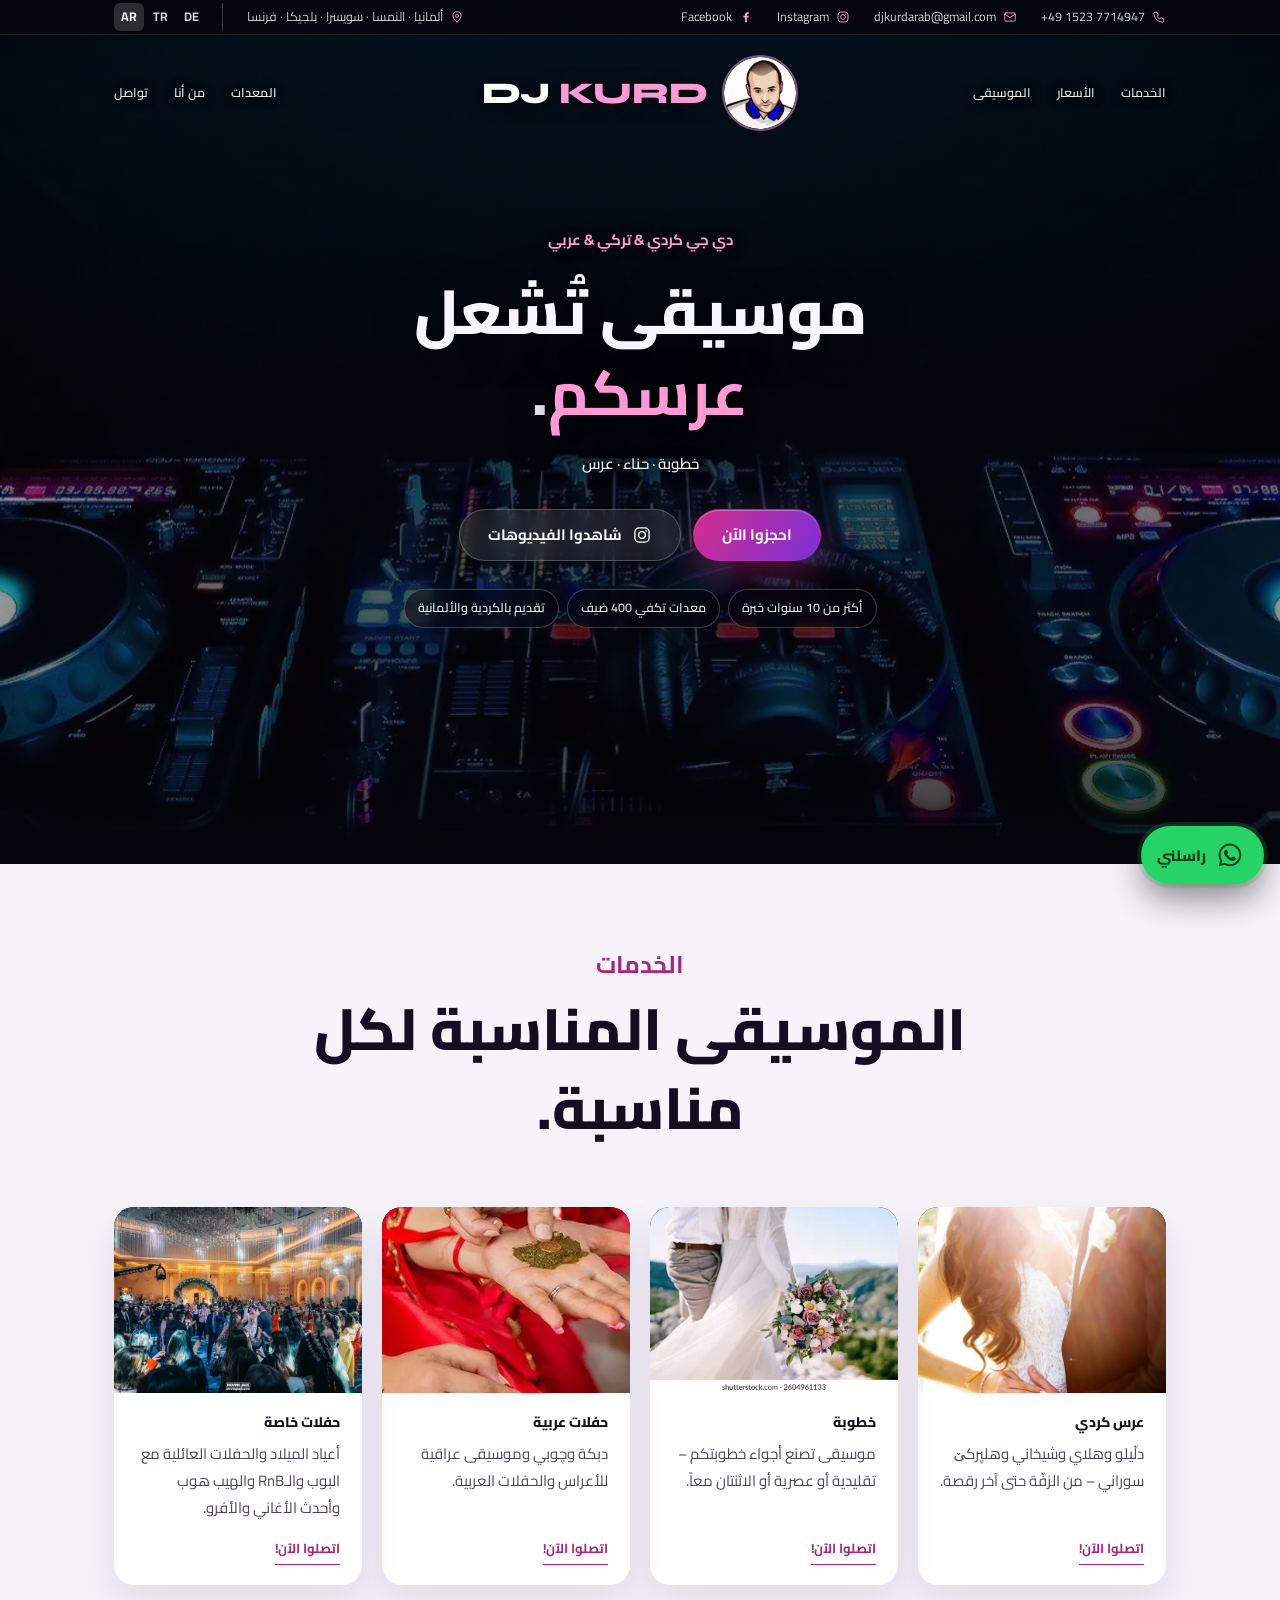
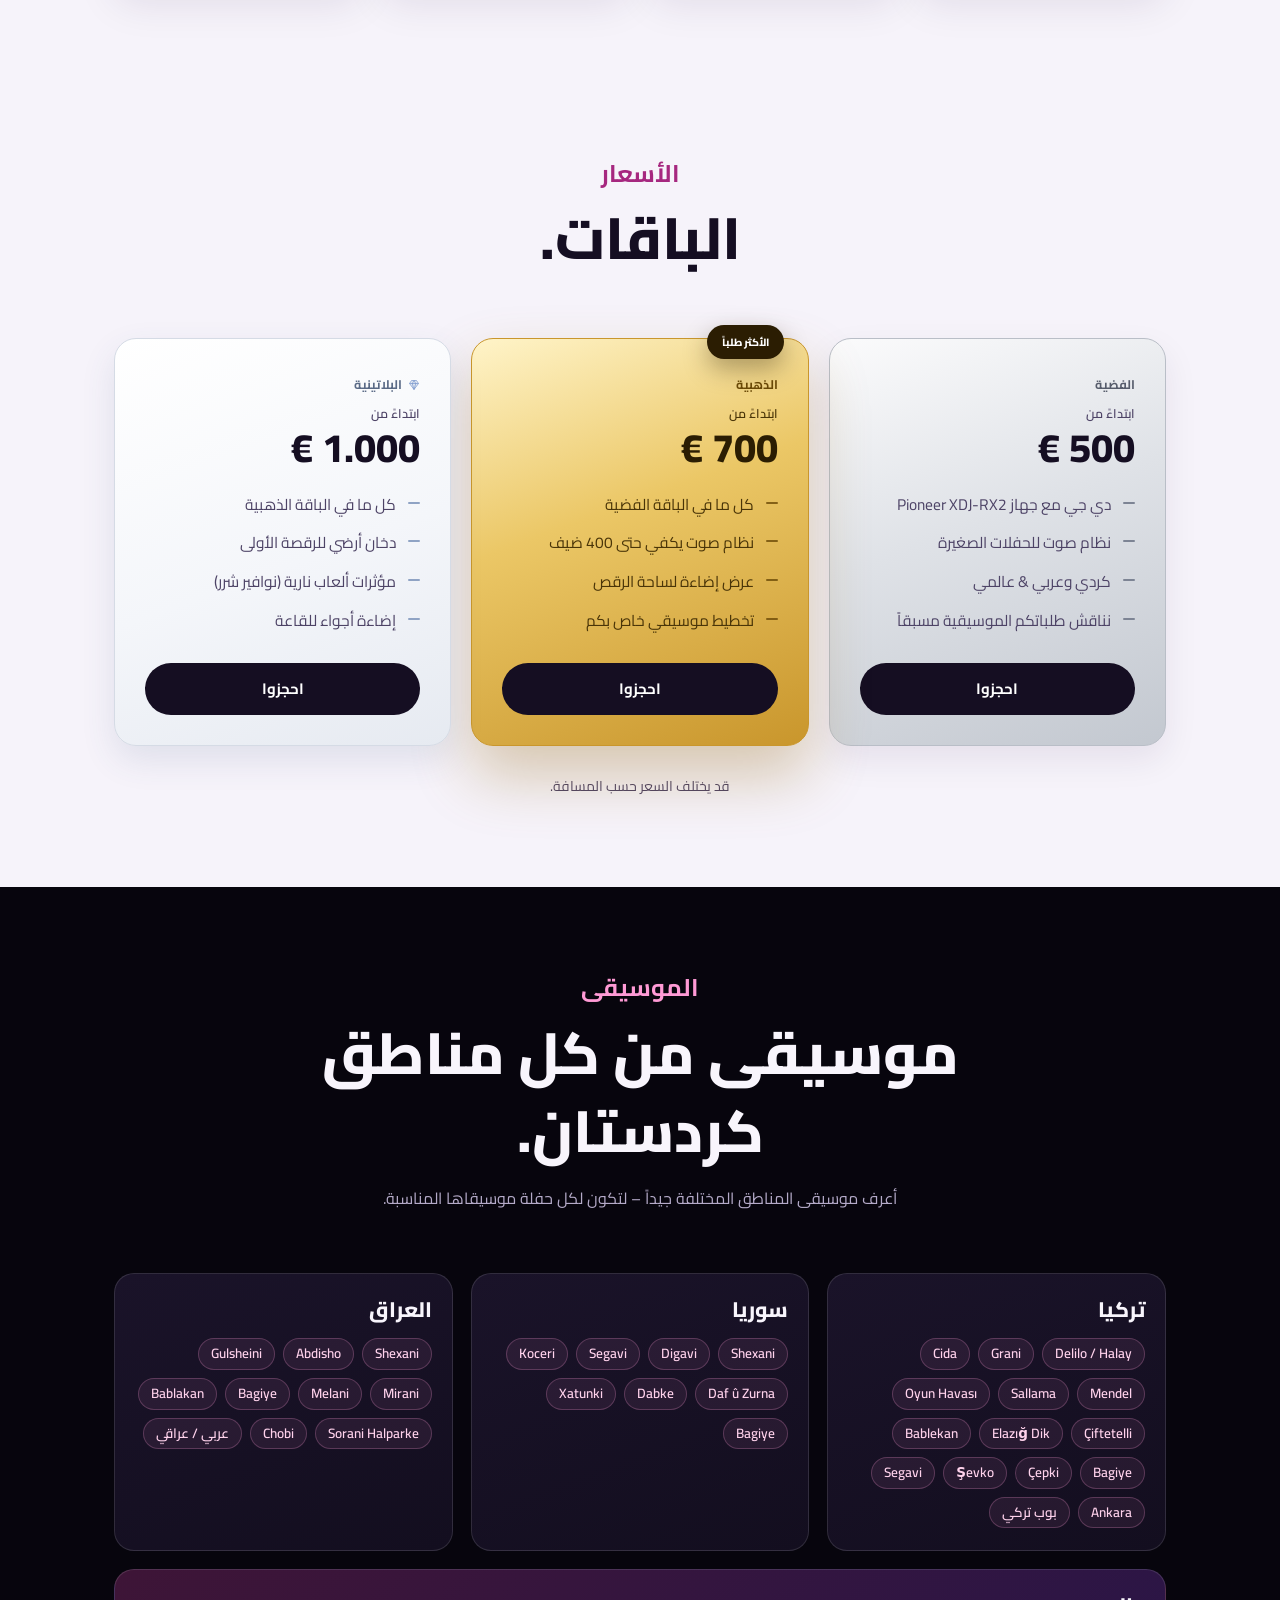
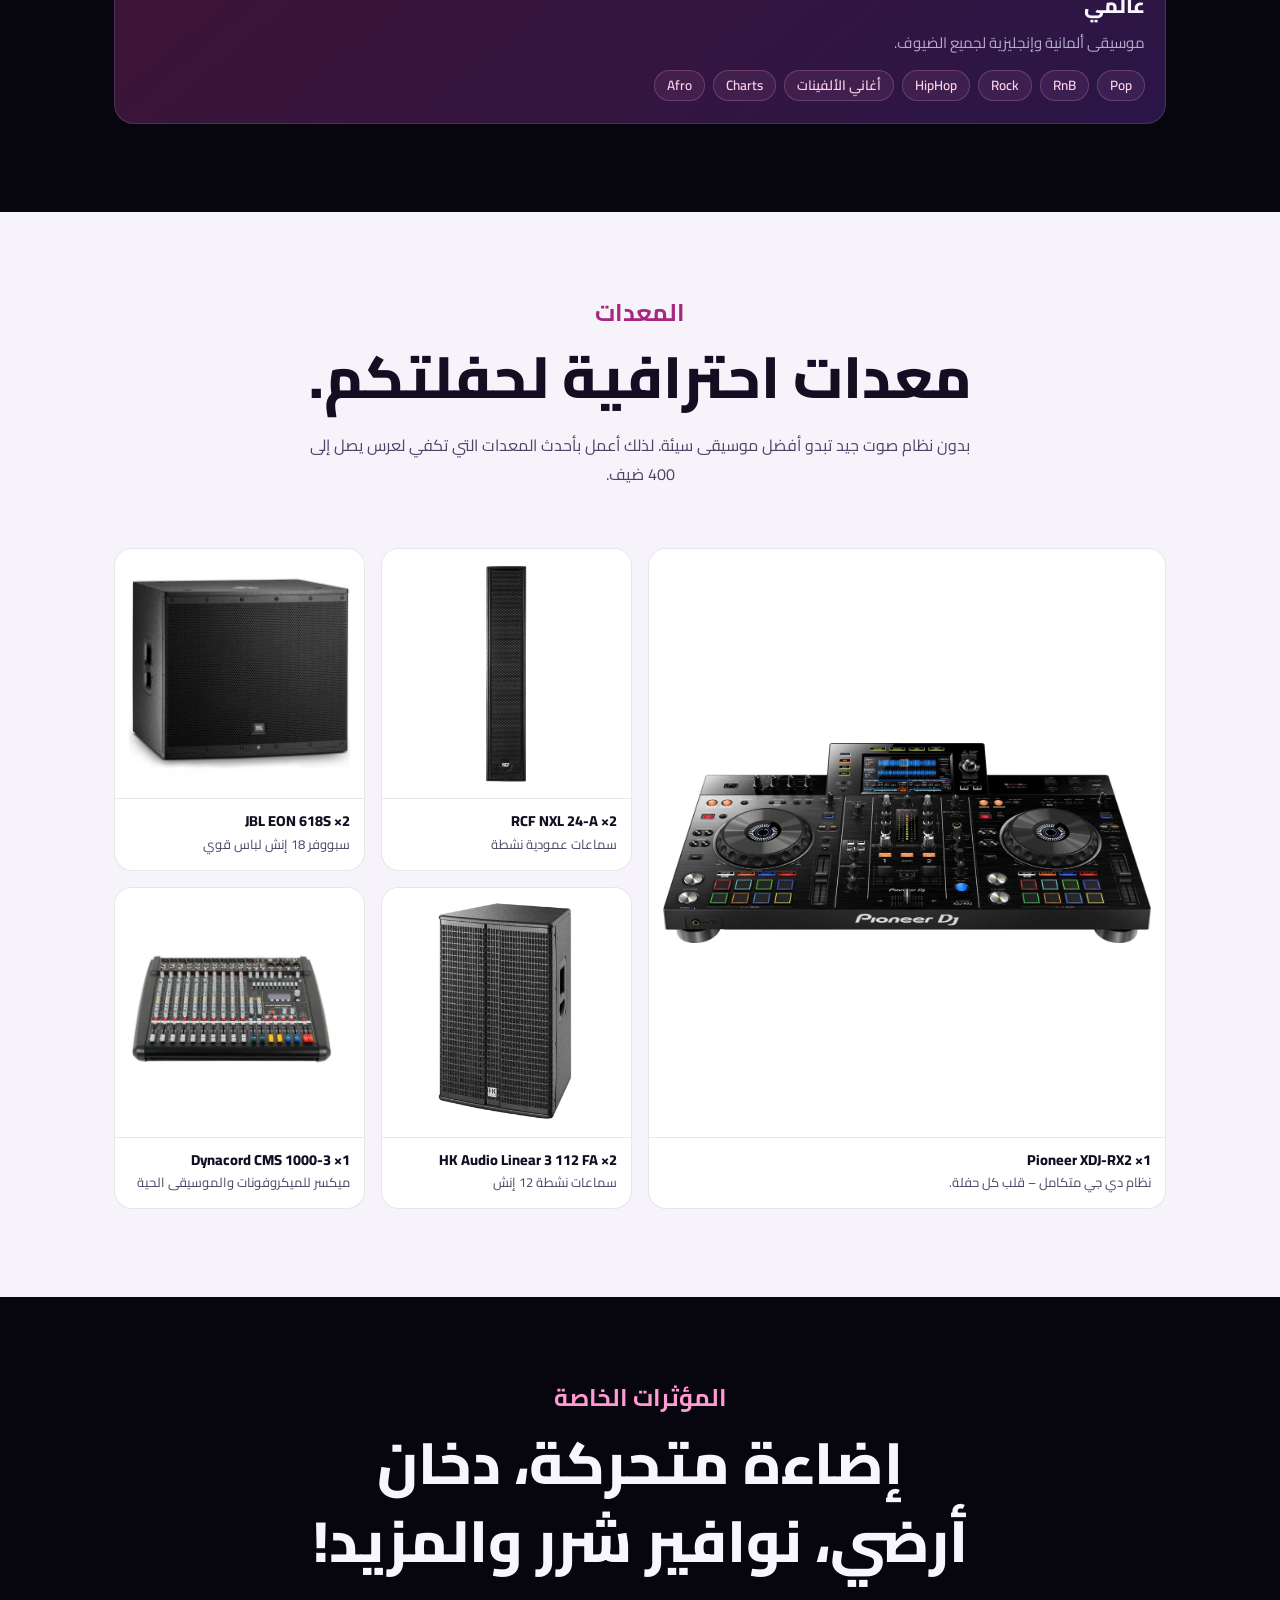
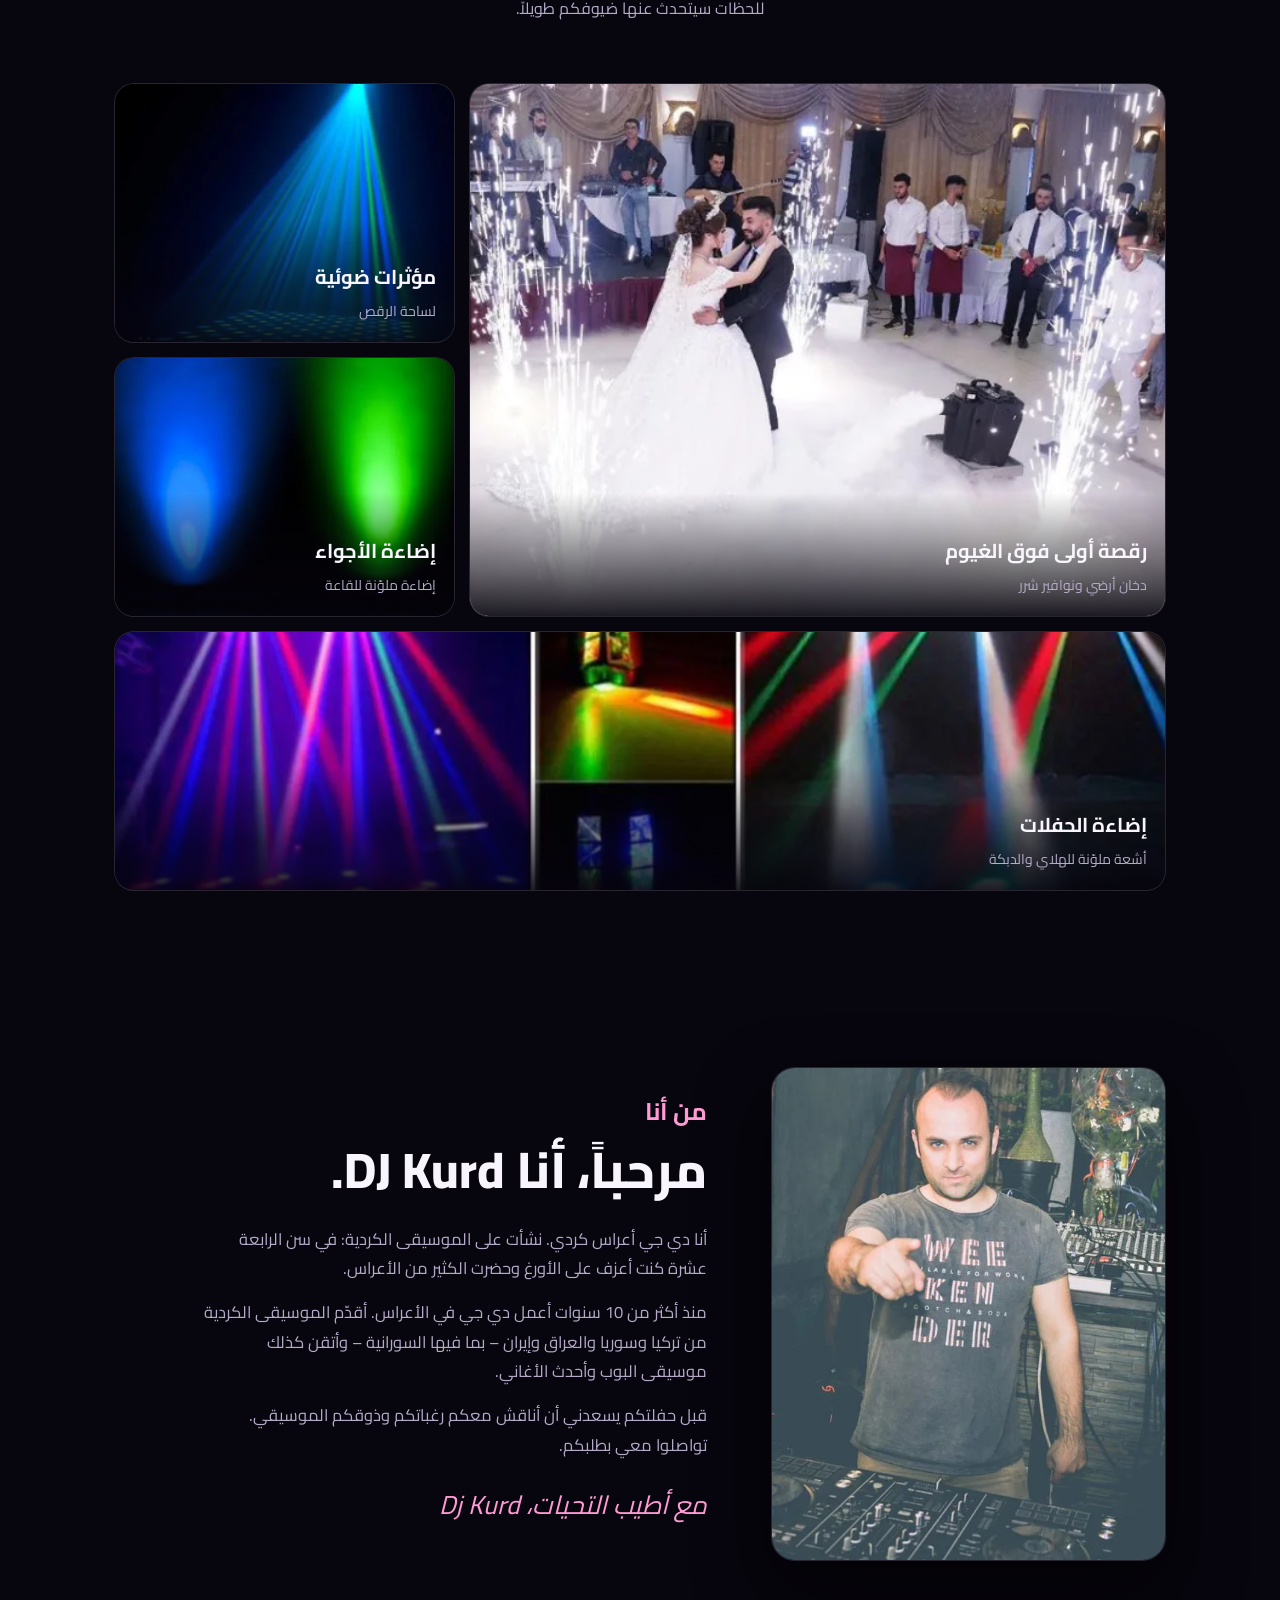
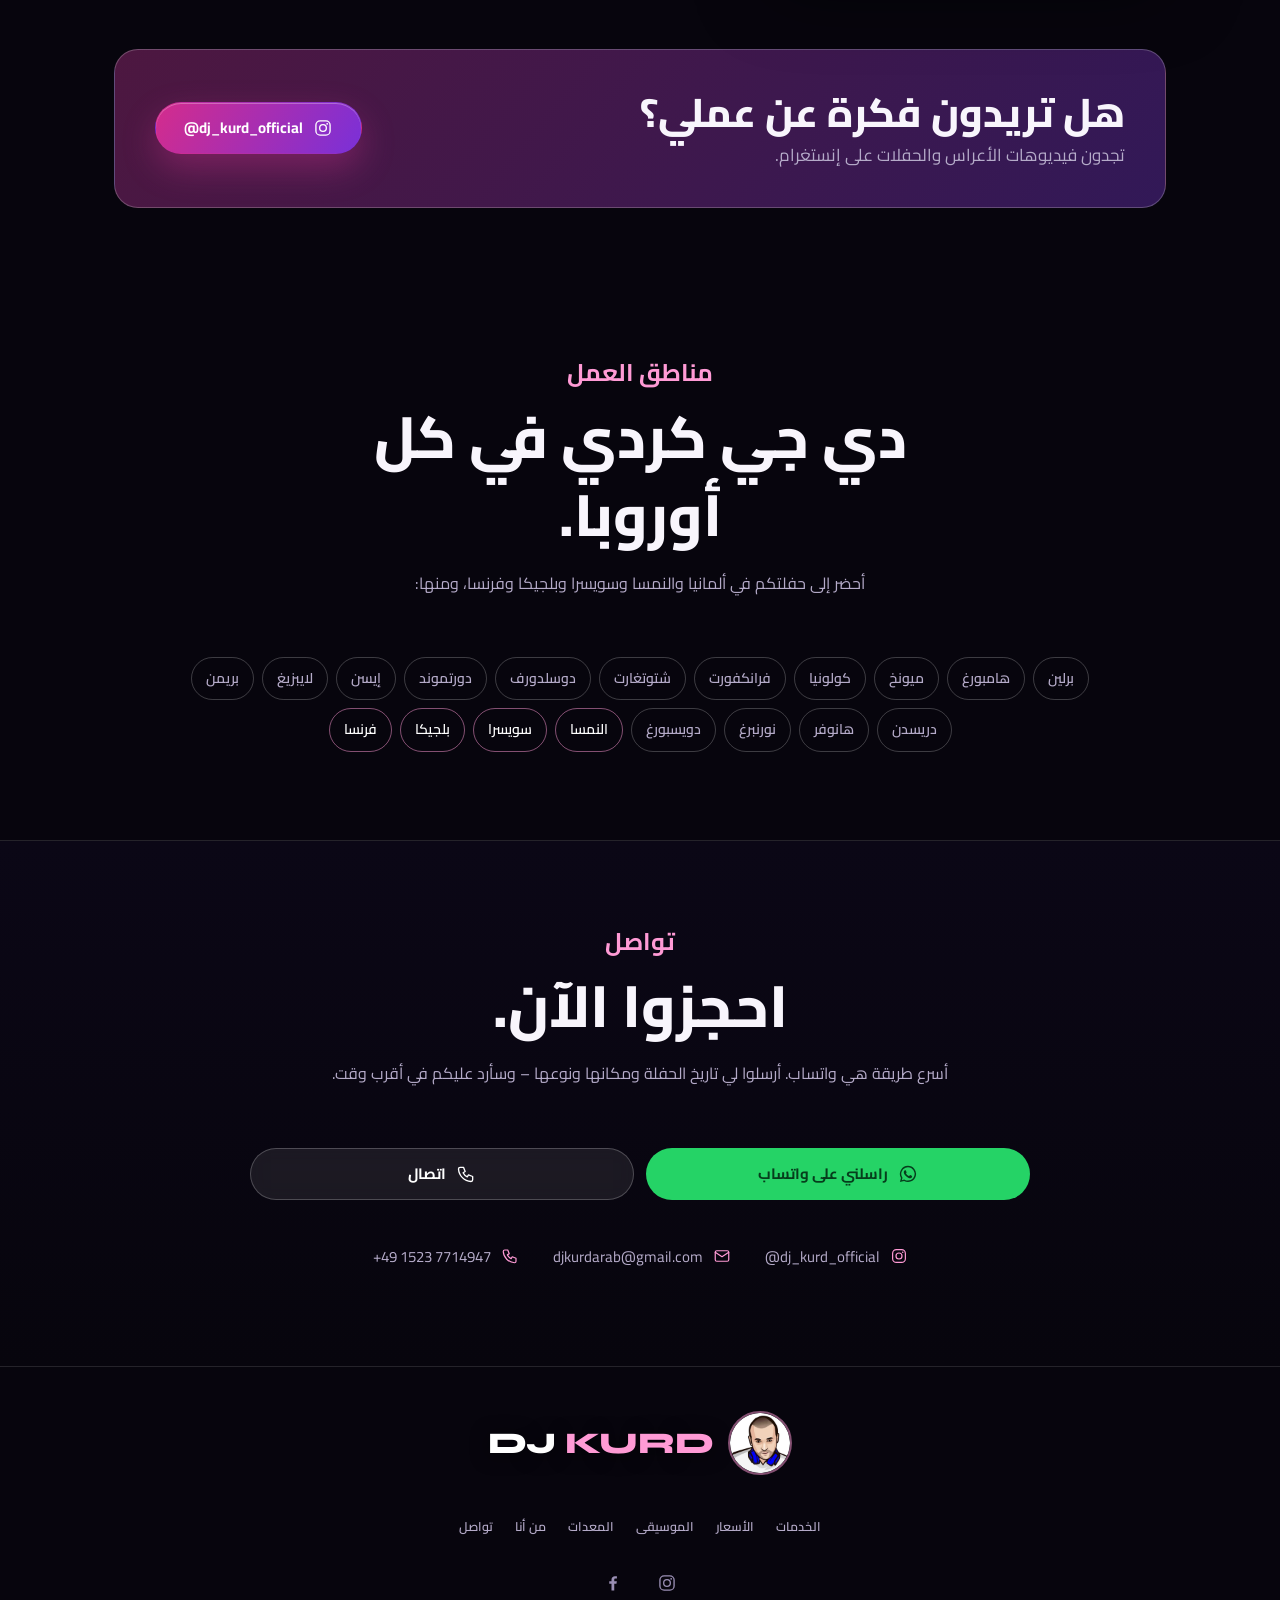
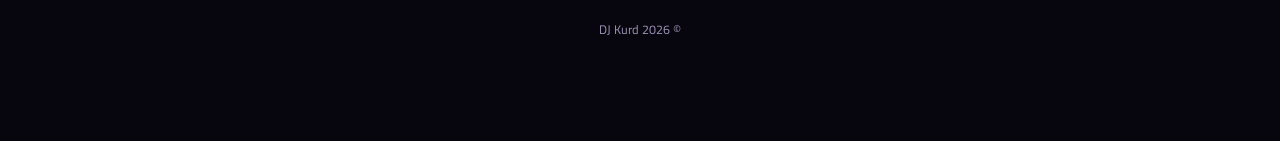
==== ar/index.html @ a44ccaec "Add Turkish and Arabic versions with language switcher - tr/ and ar/ pages built from the German mas" ====
<!DOCTYPE html>
<html lang="ar" dir="rtl">
<head>
<meta charset="utf-8">
<meta name="viewport" content="width=device-width, initial-scale=1, viewport-fit=cover">
<!-- PREVIEW: vor dem Livegang entfernen -->
<meta name="robots" content="noindex, nofollow">
<title>دي جي كردي وتركي وعربي – DJ Kurd | خطوبة وحناء وأعراس</title>
<meta name="description" content="DJ Kurd – دي جي أعراس كردي وتركي وعربي. خبرة تزيد على 10 سنوات، تقديم بالكردية والألمانية، إضاءة متحركة (Moving Heads)، دخان أرضي ونوافير شرر. ألمانيا والنمسا وسويسرا وبلجيكا وفرنسا.">
<meta property="og:title" content="DJ Kurd – دي جي أعراس كردي وتركي وعربي">
<meta property="og:description" content="خطوبة وحناء وأعراس في ألمانيا والنمسا وسويسرا وبلجيكا وفرنسا.">
<meta property="og:type" content="website">
<!--i18n:head-->
<link rel="canonical" href="https://www.djkurd.de/ar/">
<link rel="alternate" hreflang="de" href="https://www.djkurd.de/">
<link rel="alternate" hreflang="tr" href="https://www.djkurd.de/tr/">
<link rel="alternate" hreflang="ar" href="https://www.djkurd.de/ar/">
<link rel="alternate" hreflang="x-default" href="https://www.djkurd.de/">
<meta property="og:url" content="https://www.djkurd.de/ar/">
<meta property="og:locale" content="ar_AR">
<meta property="og:locale:alternate" content="de_DE">
<meta property="og:locale:alternate" content="tr_TR">
<meta property="og:image" content="https://www.djkurd.de/assets/img/og-image.jpg">
<!--/i18n:head-->
<meta name="theme-color" content="#07050d">
<link rel="icon" href="../favicon.ico" sizes="any">
<link rel="apple-touch-icon" href="../apple-touch-icon.png">
<link rel="preload" href="../assets/fonts/syne-latin.woff2" as="font" type="font/woff2" crossorigin>
<link rel="preload" href="../assets/fonts/manrope-latin.woff2" as="font" type="font/woff2" crossorigin>
<link rel="stylesheet" href="../assets/site.css?v=5">
<!--i18n:jsonld-->
<script type="application/ld+json">
{"@context": "https://schema.org", "@type": "EntertainmentBusiness", "name": "DJ Kurd", "url": "https://www.djkurd.de/ar/", "inLanguage": "ar", "image": "https://www.djkurd.de/assets/img/og-image.jpg", "logo": "https://www.djkurd.de/assets/img/icon-512.png", "telephone": "+4915237714947", "email": "djkurdarab@gmail.com", "address": {"@type": "PostalAddress", "addressCountry": "DE"}, "areaServed": [{"@type": "Country", "name": "ألمانيا"}, {"@type": "Country", "name": "النمسا"}, {"@type": "Country", "name": "سويسرا"}, {"@type": "Country", "name": "بلجيكا"}, {"@type": "Country", "name": "فرنسا"}], "knowsLanguage": ["ku", "de", "tr", "ar"], "sameAs": ["https://www.instagram.com/dj_kurd_official", "https://www.facebook.com/DJKURDIM"]}
</script>
<!--/i18n:jsonld-->
</head>
<body>
<a class="skip" href="#main">انتقل إلى المحتوى</a>
<svg style="display:none" aria-hidden="true">
  <symbol id="i-ig" viewBox="0 0 24 24"><g fill="none" stroke="currentColor" stroke-width="1.6"><rect x="3.5" y="3.5" width="17" height="17" rx="5"/><circle cx="12" cy="12" r="4"/><circle cx="17" cy="7" r="1.1" fill="currentColor" stroke="none"/></g></symbol>
  <symbol id="i-fb" viewBox="0 0 24 24"><path fill="currentColor" d="M13.5 21v-8h2.7l.4-3h-3.1V8.2c0-.9.3-1.5 1.5-1.5h1.7V4c-.3 0-1.3-.1-2.4-.1-2.4 0-4.1 1.5-4.1 4.2V10H7.5v3h2.7v8z"/></symbol>
  <symbol id="i-phone" viewBox="0 0 24 24"><path fill="none" stroke="currentColor" stroke-width="1.6" stroke-linecap="round" stroke-linejoin="round" d="M5 4h4l2 5-2.5 1.5a11 11 0 0 0 5 5L15 13l5 2v4a2 2 0 0 1-2 2A16 16 0 0 1 3 6a2 2 0 0 1 2-2z"/></symbol>
  <symbol id="i-mail" viewBox="0 0 24 24"><g fill="none" stroke="currentColor" stroke-width="1.6" stroke-linecap="round" stroke-linejoin="round"><rect x="3" y="5" width="18" height="14" rx="2"/><path d="M3 7l9 6 9-6"/></g></symbol>
  <symbol id="i-pin" viewBox="0 0 24 24"><g fill="none" stroke="currentColor" stroke-width="1.6" stroke-linecap="round" stroke-linejoin="round"><path d="M12 21s7-6.3 7-11a7 7 0 1 0-14 0c0 4.7 7 11 7 11z"/><circle cx="12" cy="10" r="2.6"/></g></symbol>
  <symbol id="i-wa" viewBox="0 0 24 24"><path fill="currentColor" d="M12 2.2A9.7 9.7 0 0 0 3.6 16.8L2.3 21.7l5-1.3A9.7 9.7 0 1 0 12 2.2zm0 17.7c-1.5 0-2.9-.4-4.1-1.1l-.3-.2-3 .8.8-2.9-.2-.3A8 8 0 1 1 12 19.9z"/><path fill="currentColor" d="M16.4 14.1c-.2-.1-1.4-.7-1.7-.8-.2-.1-.4-.1-.5.1l-.8.9c-.1.2-.3.2-.5.1a6.6 6.6 0 0 1-3.3-2.9c-.2-.4.2-.4.7-1.3.1-.2 0-.3 0-.4l-.8-1.8c-.2-.5-.4-.4-.5-.4h-.5a.9.9 0 0 0-.7.3 2.8 2.8 0 0 0-.9 2.1c0 1.2.9 2.4 1 2.6.1.2 1.8 2.7 4.3 3.8 1.6.7 2.2.7 3 .6.5-.1 1.4-.6 1.6-1.1.2-.6.2-1 .1-1.1l-.5-.3z"/></symbol>
  <symbol id="i-ms" viewBox="0 0 24 24"><path fill="currentColor" d="M12 2.2C6.5 2.2 2.2 6.3 2.2 11.7c0 2.8 1.2 5.3 3.1 7v3.1l2.9-1.6c1.2.3 2.4.5 3.8.5 5.5 0 9.8-4.1 9.8-9.5S17.5 2.2 12 2.2zm1 12.8-2.5-2.7-4.9 2.7 5.4-5.7 2.6 2.7 4.8-2.7L13 15z"/></symbol>
  <symbol id="i-x" viewBox="0 0 24 24"><path fill="none" stroke="currentColor" stroke-width="2.2" stroke-linecap="round" d="M6 6l12 12M18 6L6 18"/></symbol>
</svg>

<div class="top">
  <!--i18n:hint--><div class="lang-hint" id="lang-hint" hidden><a href="./"></a><button type="button" aria-label="إغلاق">×</button></div><!--/i18n:hint-->
  <div class="topbar">
    <div class="wrap">
      <a href="tel:+4915237714947"><svg><use href="#i-phone"/></svg><bdi>+49 1523 7714947</bdi></a>
      <a href="mailto:djkurdarab@gmail.com"><svg><use href="#i-mail"/></svg><bdi>djkurdarab@gmail.com</bdi></a>
      <a href="https://www.instagram.com/dj_kurd_official" rel="noopener" target="_blank"><svg><use href="#i-ig"/></svg>Instagram</a>
      <a href="https://www.facebook.com/DJKURDIM" rel="noopener" target="_blank"><svg><use href="#i-fb"/></svg>Facebook</a>
      <span class="end"><svg><use href="#i-pin"/></svg><!--i18n:countries-->ألمانيا · النمسا · سويسرا · بلجيكا · فرنسا<!--/i18n:countries--></span>
      <!--i18n:topbar-lang--><nav class="lang-inline" aria-label="اللغة"><a href="../" hreflang="de" lang="de" data-suggest="Diese Seite auf Deutsch ansehen">DE</a><a href="../tr/" hreflang="tr" lang="tr" data-suggest="Bu siteyi Türkçe görüntüleyin">TR</a><a href="../ar/" hreflang="ar" lang="ar" dir="rtl" aria-current="true" data-suggest="اعرض هذا الموقع بالعربية">AR</a></nav><!--/i18n:topbar-lang-->
    </div>
  </div>
  <header class="nav">
    <div class="wrap">
      <a class="brand" href="#start" aria-label="DJ Kurd، الصفحة الرئيسية"><img src="../apple-touch-icon.png" alt="" width="64" height="64"><span>DJ <b>KURD</b></span></a>
      <input type="checkbox" id="menu" class="menu-check" aria-label="فتح القائمة">
      <div class="nav-end">
        <a class="icon-btn" href="tel:+4915237714947" aria-label="اتصال"><svg><use href="#i-phone"/></svg></a>
        <label for="menu" class="icon-btn menu-btn" aria-hidden="true"><span></span><span></span></label>
      </div>
      <div class="nav-menu">
        <!--i18n:menu-lang--><div class="lang" role="navigation" aria-label="اللغة"><a href="../" hreflang="de" lang="de">Deutsch</a><a href="../tr/" hreflang="tr" lang="tr">Türkçe</a><a href="../ar/" hreflang="ar" lang="ar" dir="rtl" aria-current="true">العربية</a></div><!--/i18n:menu-lang-->
        <nav class="nav-start" aria-label="القائمة الرئيسية">
          <a href="#leistungen">الخدمات</a>
          <a href="#preise">الأسعار</a>
          <a href="#musik">الموسيقى</a>
        </nav>
        <nav class="nav-end-links" aria-label="أقسام أخرى">
          <a href="#technik">المعدات</a>
          <a href="#ueber-mich">من أنا</a>
          <a href="#kontakt">تواصل</a>
        </nav>
        <a class="btn btn-wa" href="https://wa.me/4915237714947?text=%D9%85%D8%B1%D8%AD%D8%A8%D8%A7%D9%8B%20DJ%20Kurd%D8%8C%20%D8%A3%D8%B1%D8%BA%D8%A8%20%D9%81%D9%8A%20%D8%A7%D9%84%D8%A7%D8%B3%D8%AA%D9%81%D8%B3%D8%A7%D8%B1%20%D8%B9%D9%86%20%D8%AD%D8%AC%D8%B2." rel="noopener" target="_blank"><svg><use href="#i-wa"/></svg>راسلني على واتساب</a>
      </div>
    </div>
  </header>
</div>

<main id="main">

<section class="hero" id="start" aria-labelledby="hero-h">
  <div class="hero-art" aria-hidden="true">
    <img class="stage" src="../assets/img/hero-dj.webp" alt="" width="1259" height="736" fetchpriority="high">
  </div>
  <div class="wrap">
    <p class="eyebrow">دي جي كردي &amp; تركي &amp; عربي</p>
    <h1 id="hero-h">موسيقى تُشعل <em>عرسكم</em>.</h1>
    <p class="sub">خطوبة · حناء · عرس</p>
    <div class="hero-actions">
      <a class="btn btn-pink" href="#kontakt">احجزوا الآن</a>
      <a class="btn btn-ghost" href="https://www.instagram.com/dj_kurd_official" rel="noopener" target="_blank"><svg><use href="#i-ig"/></svg>شاهدوا الفيديوهات</a>
    </div>
    <ul class="trust">
      <li>أكثر من 10 سنوات خبرة</li>
      <li>معدات تكفي 400 ضيف</li>
      <li>تقديم بالكردية والألمانية</li>
    </ul>
  </div>
</section>

<section class="sec paper services" id="leistungen" aria-labelledby="leistungen-h">
  <div class="wrap">
    <div class="head">
      <h2 id="leistungen-h"><span class="script">الخدمات</span>الموسيقى المناسبة لكل مناسبة.</h2>
    </div>
    <div class="svc-grid">
      <article class="svc">
        <div class="shot"><img src="../assets/img/svc-hochzeit.webp" alt="العروسان يداً بيد في ضوء خلفي" width="1000" height="1500" loading="lazy"></div>
        <div class="body">
          <h3>عرس كردي</h3>
          <p>دلّيلو وهلاي وشيخاني وهلپرکێ سوراني – من الزفّة حتى آخر رقصة.</p>
          <a class="link" href="tel:+4915237714947"><span>اتصلوا الآن!</span></a>
        </div>
      </article>
      <article class="svc">
        <div class="shot"><img src="../assets/img/svc-verlobung.webp" alt="العروسان مع باقة ورد" width="390" height="280" loading="lazy"></div>
        <div class="body">
          <h3>خطوبة</h3>
          <p>موسيقى تصنع أجواء خطوبتكم – تقليدية أو عصرية أو الاثنتان معاً.</p>
          <a class="link" href="tel:+4915237714947"><span>اتصلوا الآن!</span></a>
        </div>
      </article>
      <article class="svc">
        <div class="shot"><img src="../assets/img/svc-henna.webp" alt="حفلة حناء بفستان أحمر" width="330" height="440" loading="lazy"></div>
        <div class="body">
          <h3>حفلات عربية</h3>
          <p>دبكة وچوبي وموسيقى عراقية للأعراس والحفلات العربية.</p>
          <a class="link" href="tel:+4915237714947"><span>اتصلوا الآن!</span></a>
        </div>
      </article>
      <article class="svc">
        <div class="shot"><img src="../assets/img/svc-feier.webp" alt="ضيوف يرقصون في قاعة احتفالات" width="640" height="480" loading="lazy"></div>
        <div class="body">
          <h3>حفلات خاصة</h3>
          <p>أعياد الميلاد والحفلات العائلية مع البوب والـRnB والهيب هوب وأحدث الأغاني والأفرو.</p>
          <a class="link" href="tel:+4915237714947"><span>اتصلوا الآن!</span></a>
        </div>
      </article>
    </div>
  </div>
</section>

<section class="sec paper pricing" id="preise" aria-labelledby="preise-h">
  <div class="wrap">
    <div class="head">
      <h2 id="preise-h"><span class="script">الأسعار</span>الباقات.</h2>
    </div>
    <div class="price-grid">
      <article class="pk silver">
        <h3>الفضية</h3>
        <p class="amount"><small>ابتداءً من</small>500 €</p>
        <ul>
          <li>دي جي مع جهاز Pioneer XDJ-RX2</li>
          <li>نظام صوت للحفلات الصغيرة</li>
          <li>كردي وعربي &amp; عالمي</li>
          <li>نناقش طلباتكم الموسيقية مسبقاً</li>
        </ul>
        <a class="btn btn-ink" href="#kontakt">احجزوا</a>
      </article>
      <article class="pk gold featured">
        <span class="badge">الأكثر طلباً</span>
        <h3>الذهبية</h3>
        <p class="amount"><small>ابتداءً من</small>700 €</p>
        <ul>
          <li>كل ما في الباقة الفضية</li>
          <li>نظام صوت يكفي حتى 400 ضيف</li>
          <li>عرض إضاءة لساحة الرقص</li>
          <li>تخطيط موسيقي خاص بكم</li>
        </ul>
        <a class="btn btn-ink" href="#kontakt">احجزوا</a>
      </article>
      <article class="pk platinum">
        <h3><svg class="gem" width="12" height="12" viewBox="0 0 24 24" aria-hidden="true"><path d="M7 3h10l4 6-9 12L3 9z" fill="currentColor" fill-opacity=".18"/><path d="M7 3h10l4 6-9 12L3 9zM3 9h18M12 21 8.5 9 12 3l3.5 6L12 21" fill="none" stroke="currentColor" stroke-width="1.3" stroke-linejoin="round"/></svg>البلاتينية</h3>
        <p class="amount"><small>ابتداءً من</small>1.000 €</p>
        <ul>
          <li>كل ما في الباقة الذهبية</li>
          <li>دخان أرضي للرقصة الأولى</li>
          <li>مؤثرات ألعاب نارية (نوافير شرر)</li>
          <li>إضاءة أجواء للقاعة</li>
        </ul>
        <a class="btn btn-ink" href="#kontakt">احجزوا</a>
      </article>
    </div>
    <p class="note">قد يختلف السعر حسب المسافة.</p>
  </div>
</section>

<section class="sec" id="musik" aria-labelledby="musik-h">
  <div class="wrap">
    <div class="head">
      <h2 id="musik-h"><span class="script">الموسيقى</span>موسيقى من كل مناطق كردستان.</h2>
      <p>أعرف موسيقى المناطق المختلفة جيداً – لتكون لكل حفلة موسيقاها المناسبة.</p>
    </div>
    <div class="region-grid">
      <article class="region">
        <h3>تركيا</h3>
        <ul class="chips">
          <li>Delilo / Halay</li><li>Grani</li><li>Cida</li><li>Mendel</li><li>Sallama</li><li>Oyun Havası</li><li>Çiftetelli</li><li>Elazığ Dik</li><li>Bablekan</li><li>Bagiye</li><li>Çepki</li><li>Şevko</li><li>Segavi</li><li>Ankara</li><li>بوب تركي</li>
        </ul>
      </article>
      <article class="region">
        <h3>سوريا</h3>
        <ul class="chips">
          <li>Shexani</li><li>Digavi</li><li>Segavi</li><li>Koceri</li><li>Daf û Zurna</li><li>Dabke</li><li>Xatunki</li><li>Bagiye</li>
        </ul>
      </article>
      <article class="region">
        <h3>العراق</h3>
        <ul class="chips">
          <li>Shexani</li><li>Abdisho</li><li>Gulsheini</li><li>Mirani</li><li>Melani</li><li>Bagiye</li><li>Bablakan</li><li>Sorani Halparke</li><li>Chobi</li><li>عربي / عراقي</li>
        </ul>
      </article>
      <article class="region wide">
        <h3>عالمي</h3>
        <p>موسيقى ألمانية وإنجليزية لجميع الضيوف.</p>
        <ul class="chips">
          <li>Pop</li><li>RnB</li><li>Rock</li><li>HipHop</li><li>أغاني الألفينات</li><li>Charts</li><li>Afro</li>
        </ul>
      </article>
    </div>
  </div>
</section>

<section class="sec paper" id="technik" aria-labelledby="technik-h">
  <div class="wrap">
    <div class="head">
      <h2 id="technik-h"><span class="script">المعدات</span>معدات احترافية لحفلتكم.</h2>
      <p>بدون نظام صوت جيد تبدو أفضل موسيقى سيئة. لذلك أعمل بأحدث المعدات التي تكفي لعرس يصل إلى 400 ضيف.</p>
    </div>
    <div class="gear-grid">
      <article class="gear lead">
        <div class="pic"><img src="../assets/img/pioneer-xdj-rx2.webp" alt="نظام دي جي Pioneer XDJ-RX2" width="1200" height="491" loading="lazy"></div>
        <div class="body"><h3>1× Pioneer XDJ-RX2</h3><p>نظام دي جي متكامل – قلب كل حفلة.</p></div>
      </article>
      <article class="gear">
        <div class="pic"><img src="../assets/img/lautsprecher.webp" alt="سماعات عمودية RCF NXL 24-A" width="182" height="811" loading="lazy"></div>
        <div class="body"><h3>2× RCF NXL 24-A</h3><p>سماعات عمودية نشطة</p></div>
      </article>
      <article class="gear">
        <div class="pic"><img src="../assets/img/subwoofer.webp" alt="سبووفر JBL EON 618S" width="450" height="450" loading="lazy"></div>
        <div class="body"><h3>2× JBL EON 618S</h3><p>سبووفر 18 إنش لباس قوي</p></div>
      </article>
      <article class="gear">
        <div class="pic"><img src="../assets/img/monitore.webp" alt="سماعات HK Audio Linear 3 112 FA" width="549" height="760" loading="lazy"></div>
        <div class="body"><h3>2× HK Audio Linear 3 112 FA</h3><p>سماعات نشطة 12 إنش</p></div>
      </article>
      <article class="gear">
        <div class="pic"><img src="../assets/img/mixer.webp" alt="ميكسر Dynacord CMS 1000-3" width="466" height="329" loading="lazy"></div>
        <div class="body"><h3>1× Dynacord CMS 1000-3</h3><p>ميكسر للميكروفونات والموسيقى الحية</p></div>
      </article>
    </div>
  </div>
</section>

<section class="sec" id="effekte" aria-labelledby="effekte-h">
  <div class="wrap">
    <div class="head">
      <h2 id="effekte-h"><span class="script">المؤثرات الخاصة</span>إضاءة متحركة، دخان أرضي، نوافير شرر والمزيد!</h2>
      <p>للحظات سيتحدث عنها ضيوفكم طويلاً.</p>
    </div>
    <div class="fx-grid">
      <figure class="fx hero-fx">
        <img src="../assets/img/bodennebel.webp" alt="العروسان في الرقصة الأولى مع دخان أرضي ونوافير شرر" width="583" height="439" loading="lazy">
        <figcaption><b>رقصة أولى فوق الغيوم</b><span>دخان أرضي ونوافير شرر</span></figcaption>
      </figure>
      <figure class="fx">
        <img src="../assets/img/licht-1.webp" alt="مؤثر ضوئي بنقاط ضوء على ساحة الرقص" width="402" height="400" loading="lazy">
        <figcaption><b>مؤثرات ضوئية</b><span>لساحة الرقص</span></figcaption>
      </figure>
      <figure class="fx">
        <img src="../assets/img/licht-3.webp" alt="إضاءة أجواء زرقاء وخضراء" width="550" height="400" loading="lazy">
        <figcaption><b>إضاءة الأجواء</b><span>إضاءة ملوّنة للقاعة</span></figcaption>
      </figure>
      <figure class="fx wide">
        <img src="../assets/img/licht-2.webp" alt="أشعة ملوّنة من نظام إضاءة الحفلات" width="1009" height="400" loading="lazy">
        <figcaption><b>إضاءة الحفلات</b><span>أشعة ملوّنة للهلاي والدبكة</span></figcaption>
      </figure>
    </div>
  </div>
</section>

<section class="sec about" id="ueber-mich" aria-labelledby="about-h">
  <div class="wrap about-wrap">
    <div class="portrait"><img src="../assets/img/dj-kurd-portrait.webp" alt="DJ Kurd خلف منصة الدي جي" width="526" height="789" loading="lazy"></div>
    <div>
      <h2 id="about-h"><span class="script">من أنا</span>مرحباً، أنا DJ Kurd.</h2>
      <p>أنا دي جي أعراس كردي. نشأت على الموسيقى الكردية: في سن الرابعة عشرة كنت أعزف على الأورغ وحضرت الكثير من الأعراس.</p>
      <p>منذ أكثر من 10 سنوات أعمل دي جي في الأعراس. أقدّم الموسيقى الكردية من تركيا وسوريا والعراق وإيران – بما فيها السورانية – وأتقن كذلك موسيقى البوب وأحدث الأغاني.</p>
      <p>قبل حفلتكم يسعدني أن أناقش معكم رغباتكم وذوقكم الموسيقي. تواصلوا معي بطلبكم.</p>
      <p class="sign">مع أطيب التحيات، Dj Kurd</p>
    </div>
  </div>
</section>

<section class="insta" aria-labelledby="insta-h">
  <div class="wrap">
    <div class="insta-card">
      <div>
        <h2 id="insta-h">هل تريدون فكرة عن عملي؟</h2>
        <p>تجدون فيديوهات الأعراس والحفلات على إنستغرام.</p>
      </div>
      <a class="btn btn-pink" href="https://www.instagram.com/dj_kurd_official" rel="noopener" target="_blank"><svg><use href="#i-ig"/></svg><bdi>@dj_kurd_official</bdi></a>
    </div>
  </div>
</section>

<section class="sec areas" id="einsatzgebiete" aria-labelledby="areas-h">
  <div class="wrap">
    <!--i18n:areas-->
    <div class="head">
      <h2 id="areas-h"><span class="script">مناطق العمل</span>دي جي كردي في كل أوروبا.</h2>
      <p>أحضر إلى حفلتكم في ألمانيا والنمسا وسويسرا وبلجيكا وفرنسا، ومنها:</p>
    </div>
    <ul class="city-list">
      <li>برلين</li><li>هامبورغ</li><li>ميونخ</li><li>كولونيا</li><li>فرانكفورت</li><li>شتوتغارت</li><li>دوسلدورف</li><li>دورتموند</li><li>إيسن</li><li>لايبزيغ</li><li>بريمن</li><li>دريسدن</li><li>هانوفر</li><li>نورنبرغ</li><li>دويسبورغ</li><li class="country">النمسا</li><li class="country">سويسرا</li><li class="country">بلجيكا</li><li class="country">فرنسا</li>
    </ul>
    <!--/i18n:areas-->
  </div>
</section>

<section class="sec contact" id="kontakt" aria-labelledby="kontakt-h">
  <div class="wrap">
    <div class="head">
      <h2 id="kontakt-h"><span class="script">تواصل</span>احجزوا الآن.</h2>
      <p>أسرع طريقة هي واتساب. أرسلوا لي تاريخ الحفلة ومكانها ونوعها – وسأرد عليكم في أقرب وقت.</p>
    </div>
    <div class="quick">
      <a class="btn btn-wa" href="https://wa.me/4915237714947?text=%D9%85%D8%B1%D8%AD%D8%A8%D8%A7%D9%8B%20DJ%20Kurd%D8%8C%20%D8%A3%D8%B1%D8%BA%D8%A8%20%D9%81%D9%8A%20%D8%A7%D9%84%D8%A7%D8%B3%D8%AA%D9%81%D8%B3%D8%A7%D8%B1%20%D8%B9%D9%86%20%D8%AD%D8%AC%D8%B2." rel="noopener" target="_blank"><svg><use href="#i-wa"/></svg>راسلني على واتساب</a>
      <a class="btn btn-ghost" href="tel:+4915237714947"><svg><use href="#i-phone"/></svg>اتصال</a>
    </div>
    <div class="direct">
      <a href="https://www.instagram.com/dj_kurd_official" rel="noopener" target="_blank"><svg><use href="#i-ig"/></svg><bdi>@dj_kurd_official</bdi></a>
      <a href="mailto:djkurdarab@gmail.com"><svg><use href="#i-mail"/></svg><bdi>djkurdarab@gmail.com</bdi></a>
      <a href="tel:+4915237714947"><svg><use href="#i-phone"/></svg><bdi>+49 1523 7714947</bdi></a>
    </div>
  </div>
</section>

</main>

<footer class="site">
  <div class="wrap">
    <a class="brand" href="#start"><img src="../apple-touch-icon.png" alt="" width="64" height="64"><span>DJ <b>KURD</b></span></a>
    <nav aria-label="تذييل الصفحة">
      <a href="#leistungen">الخدمات</a>
      <a href="#preise">الأسعار</a>
      <a href="#musik">الموسيقى</a>
      <a href="#technik">المعدات</a>
      <a href="#ueber-mich">من أنا</a>
      <a href="#kontakt">تواصل</a>
    </nav>
    <div class="social">
      <a href="https://www.instagram.com/dj_kurd_official" rel="noopener" target="_blank" aria-label="Instagram"><svg><use href="#i-ig"/></svg></a>
      <a href="https://www.facebook.com/DJKURDIM" rel="noopener" target="_blank" aria-label="Facebook"><svg><use href="#i-fb"/></svg></a>
    </div>
    <small>© 2026 DJ Kurd</small>
  </div>
</footer>

<details class="chat" id="chat">
  <summary aria-label="فتح المحادثة"><svg class="open-ic"><use href="#i-wa"/></svg><svg class="x"><use href="#i-x"/></svg><span class="open-ic">راسلني</span></summary>
  <div class="chat-menu">
    <p><b>مرحباً! 👋</b>كيف تودّون التواصل معي؟</p>
    <a class="wa" href="https://wa.me/4915237714947?text=%D9%85%D8%B1%D8%AD%D8%A8%D8%A7%D9%8B%20DJ%20Kurd%D8%8C%20%D8%A3%D8%B1%D8%BA%D8%A8%20%D9%81%D9%8A%20%D8%A7%D9%84%D8%A7%D8%B3%D8%AA%D9%81%D8%B3%D8%A7%D8%B1%20%D8%B9%D9%86%20%D8%AD%D8%AC%D8%B2." rel="noopener" target="_blank"><svg><use href="#i-wa"/></svg><span>WhatsApp<small>غالباً أسرع رد</small></span></a>
    <a class="ms" href="https://m.me/DJKURDIM" rel="noopener" target="_blank"><svg><use href="#i-ms"/></svg><span>Messenger<small>عبر فيسبوك</small></span></a>
  </div>
</details>

<script>
(function () {
  var menu = document.getElementById('menu');
  var chat = document.getElementById('chat');

  // Close the mobile menu after choosing a link.
  document.querySelectorAll('.nav-menu a').forEach(function (a) {
    a.addEventListener('click', function () { menu.checked = false; });
  });

  // Close the chat popup when tapping elsewhere or pressing Escape.
  document.addEventListener('click', function (e) { if (chat.open && !chat.contains(e.target)) chat.open = false; });
  document.addEventListener('keydown', function (e) { if (e.key === 'Escape') chat.open = false; });

  // Suggest the visitor's own language (never redirects automatically).
  var hint = document.getElementById('lang-hint');
  if (hint) {
    var dismissed = false;
    try { dismissed = localStorage.getItem('langHint') === 'off'; } catch (e) {}
    var here = document.documentElement.lang;
    var prefs = (navigator.languages || [navigator.language || '']).map(function (l) { return String(l).slice(0, 2).toLowerCase(); });
    var links = {};
    document.querySelectorAll('.lang-inline a[hreflang]').forEach(function (a) { links[a.hreflang] = a; });
    for (var i = 0; i < prefs.length && !dismissed; i++) {
      if (prefs[i] === here) break;
      var a = links[prefs[i]];
      if (a) {
        var go = hint.querySelector('a');
        go.href = a.getAttribute('href');
        go.textContent = a.dataset.suggest;
        go.lang = a.hreflang;
        go.dir = a.hreflang === 'ar' ? 'rtl' : 'ltr';
        hint.hidden = false;
        document.documentElement.classList.add('has-hint');
        break;
      }
    }
    hint.querySelector('button').addEventListener('click', function () {
      hint.hidden = true;
      document.documentElement.classList.remove('has-hint');
      try { localStorage.setItem('langHint', 'off'); } catch (e) {}
    });
  }
})();
</script>
</body>
</html>
---- assets/site.css ----
/* DJ Kurd — shared styles. Mobile-first: base = phones, min-width queries enhance.
   Logical properties (inline/block) are used so an RTL copy (dir="rtl") works unchanged. */
@import url("fonts.css");

:root{
  --bg:#07050d;--surface:#130e1f;--surface-2:#1a1329;--steel:#9a8fb4;
  --text:#f8f5fc;--muted:#b5abc9;--dim:#9d92b6;
  --line:rgba(255,255,255,.12);--line-2:rgba(255,255,255,.22);
  --violet:#7b3fe4;--pink:#e5399b;--pink-2:#ff9ad5;--pink-ink:#a6277f;
  --paper:#f6f3fa;--ink:#150e22;--ink-2:#4d4366;--paper-line:rgba(21,14,34,.1);
  --wa:#25d366;--wa-ink:#063d1c;--ms:#0a7cff;
  --display:"Syne",sans-serif;--body:"Manrope",system-ui,sans-serif;--script:"Playfair Display",Georgia,serif;
  --grad:linear-gradient(120deg,#d42c8c,#7a30d8);
  --grad-badge:linear-gradient(120deg,#c02780,#6d2fc4);
  --pad:max(16px,env(safe-area-inset-left));--wrap:1180px;--head-h:78px;
  color-scheme:dark;
}
@media (prefers-color-scheme:dark){:root:not([data-theme="light"]){--bg:#07050d;--text:#f8f5fc;color-scheme:dark}}
:root[data-theme="dark"],:root[data-theme="light"]{--bg:#07050d;--text:#f8f5fc;color-scheme:dark}

*{box-sizing:border-box}
html{-webkit-text-size-adjust:100%;scroll-behavior:smooth;scroll-padding-top:calc(var(--head-h) + var(--hint-h,0px) + 12px)}
body{margin:0;background:var(--bg);color:var(--text);font-family:var(--body);font-size:16px;line-height:1.65;-webkit-font-smoothing:antialiased;overflow-x:hidden}
img,svg{display:block;max-width:100%}
img{height:auto}
a{color:inherit;text-decoration:none}
p{margin:0}
ul{margin:0;padding:0;list-style:none}
h1,h2,h3{font-family:var(--display);font-weight:800;letter-spacing:-.02em;margin:0;line-height:1.08;overflow-wrap:break-word;hyphens:auto}
:focus-visible{outline:2px solid var(--pink-2);outline-offset:3px;border-radius:6px}
.skip{position:absolute;inset-inline-start:-999px;top:12px;background:var(--pink);color:#fff;padding:10px 16px;border-radius:999px;font-weight:700;z-index:200}
.skip:focus{inset-inline-start:12px}
.wrap{max-width:var(--wrap);margin:0 auto;padding-inline:var(--pad)}
.sec{padding:64px 0}
.todo{background:#ffe27a;color:#3b2a00;padding:0 .3em;border-radius:4px;font-weight:700}

/* Buttons */
.btn{display:inline-flex;align-items:center;justify-content:center;gap:10px;min-height:52px;padding:14px 28px;border-radius:999px;font-weight:700;font-size:15px;letter-spacing:.02em;line-height:1.1;border:1px solid transparent;cursor:pointer;font-family:inherit;text-align:center}
.btn svg{width:20px;height:20px;flex:none}
.btn-pink{background:var(--grad);color:#fff;box-shadow:0 14px 34px rgba(229,57,155,.32),inset 0 1px 0 rgba(255,255,255,.28)}
.btn-pink:hover{filter:brightness(1.1)}
.btn-ghost{background:rgba(255,255,255,.08);border-color:var(--line-2);color:#fff;backdrop-filter:blur(8px);-webkit-backdrop-filter:blur(8px)}
.btn-ghost:hover{background:rgba(255,255,255,.15);border-color:rgba(255,255,255,.4)}
.btn-ink{background:var(--ink);color:#fff}
.btn-ink:hover{background:#231738}
.btn-wa{background:var(--wa);color:var(--wa-ink)}
.btn-wa:hover{filter:brightness(1.06)}
.btn-block{width:100%}
.link{display:inline-flex;align-items:center;gap:8px;min-height:44px;font-weight:700;font-size:13px;letter-spacing:.14em;text-transform:uppercase;color:var(--pink-2)}
.link span{border-bottom:1px solid currentColor;padding-bottom:3px}
.link:hover{color:#fff}

/* Section headings */
.script{display:block;font-family:var(--script);font-style:italic;font-weight:500;font-size:21px;line-height:1.1;letter-spacing:0;color:var(--pink-2);margin-bottom:12px}
.head{text-align:center;max-width:680px;margin:0 auto 36px}
.head h2{font-size:clamp(30px,8vw,58px)}
.head p{color:var(--muted);font-size:16px;margin-top:14px}
.paper{background:var(--paper);color:var(--ink)}
.paper h2,.paper h3{color:var(--ink)}
.paper .head p{color:var(--ink-2)}
.paper .script{color:var(--pink-ink)}
.paper .link{color:var(--pink-ink)}
.paper .link:hover{color:var(--ink)}

/* Header — mobile: fixed compact bar; desktop: over the hero */
.top{position:fixed;inset-block-start:0;inset-inline:0;z-index:50}
.topbar{display:none}
.nav{background:rgba(7,5,13,.82);backdrop-filter:blur(12px);-webkit-backdrop-filter:blur(12px);border-bottom:1px solid var(--line);padding-top:env(safe-area-inset-top)}
.nav .wrap{position:relative;display:flex;align-items:center;justify-content:space-between;gap:16px;height:var(--head-h)}
.brand{display:inline-flex;align-items:center;gap:12px;font-family:var(--display);font-weight:800;font-size:22px;letter-spacing:.14em;color:#fff;white-space:nowrap}
.brand img{width:52px;height:52px;border-radius:50%;border:2px solid rgba(255,154,213,.5)}
.brand b{color:var(--pink-2);font-weight:800}
.nav-end{display:flex;align-items:center;gap:8px}
.icon-btn{display:inline-flex;align-items:center;justify-content:center;width:44px;height:44px;border-radius:999px;border:1px solid var(--line-2);background:rgba(255,255,255,.06);color:#fff}
.icon-btn svg{width:20px;height:20px}
.menu-check{position:absolute;opacity:0;width:1px;height:1px;pointer-events:none}
.menu-btn{display:flex;flex-direction:column;justify-content:center;align-items:center;gap:5px;cursor:pointer}
.menu-btn span{display:block;width:18px;height:2px;background:#fff;border-radius:2px;transition:transform .2s,opacity .2s}
.menu-check:checked ~ .nav-end .menu-btn span:first-child{transform:translateY(3.5px) rotate(45deg)}
.menu-check:checked ~ .nav-end .menu-btn span:last-child{transform:translateY(-3.5px) rotate(-45deg)}
.menu-check:focus-visible ~ .nav-end .menu-btn{outline:2px solid var(--pink-2);outline-offset:3px}
.nav-menu{display:none;position:absolute;inset-inline:0;top:var(--head-h);max-height:calc(100svh - var(--head-h));overflow-y:auto;padding:6px var(--pad) 24px;background:#0a0713;border-bottom:1px solid var(--line);box-shadow:0 26px 44px rgba(0,0,0,.6)}
.menu-check:checked ~ .nav-menu{display:block}
.nav-menu nav{display:flex;flex-direction:column;font-size:15px;font-weight:600;letter-spacing:.12em;text-transform:uppercase}
.nav-menu nav a{padding:14px 0;border-bottom:1px solid var(--line)}
.nav-menu nav a:hover{color:var(--pink-2)}
.nav-menu .btn{margin-top:18px;width:100%}
.lang{display:flex;gap:8px;margin:12px 0 6px}
.lang a{flex:1;min-height:44px;display:inline-flex;align-items:center;justify-content:center;border:1px solid var(--line-2);border-radius:999px;font-size:14px;font-weight:700}
.lang a[aria-current="true"]{background:#fff;color:var(--ink);border-color:#fff}
.lang-inline{display:flex;gap:2px;padding-inline-start:16px;border-inline-start:1px solid rgba(255,255,255,.22)}
.lang-inline a{padding:3px 7px;border-radius:6px;font-weight:700;letter-spacing:.08em}
.lang-inline a[aria-current="true"]{background:rgba(255,255,255,.16);color:#fff}
.lang-hint{position:relative;display:flex;align-items:center;justify-content:center;min-height:42px;padding-block:6px;padding-inline:16px 48px;background:var(--grad);color:#fff;font-size:14px;font-weight:700;text-align:center}
.lang-hint[hidden]{display:none}
.lang-hint a{text-decoration:underline;text-underline-offset:3px}
.lang-hint button{position:absolute;inset-inline-end:4px;top:50%;transform:translateY(-50%);width:40px;height:40px;border:0;border-radius:999px;background:none;color:#fff;font:inherit;font-size:22px;line-height:1;cursor:pointer}
html.has-hint{--hint-h:42px}

/* Hero */
.hero{position:relative;overflow:hidden;min-height:100svh;display:flex;align-items:center;justify-content:center;text-align:center;padding:calc(var(--head-h) + var(--hint-h,0px) + 48px) 0 180px}
.hero-art{position:absolute;inset:0;z-index:0}
.hero-art .stage{position:absolute;inset:0;width:100%;height:100%;object-fit:cover;object-position:50% 100%}
.hero::before{content:"";position:absolute;inset:0;z-index:1;background:radial-gradient(ellipse 80% 55% at 50% 44%,rgba(5,3,11,.84),rgba(5,3,11,.4) 60%,rgba(5,3,11,0) 82%)}
.hero::after{content:"";position:absolute;inset:0;z-index:1;background:linear-gradient(180deg,rgba(5,3,11,.7) 0%,rgba(5,3,11,.25) 26%,rgba(5,3,11,.15) 56%,rgba(5,3,11,.72) 92%,#07050d 100%)}
.hero .wrap{position:relative;z-index:2}
.eyebrow{font-size:11.5px;font-weight:700;letter-spacing:.32em;text-transform:uppercase;color:var(--pink-2);text-shadow:0 2px 14px rgba(0,0,0,.6)}
.hero h1{font-size:clamp(30px,8vw,62px);line-height:1.02;margin:18px auto 18px;max-width:14ch;text-shadow:0 6px 40px rgba(0,0,0,.75);hyphens:manual}
.hero h1 em{font-family:var(--script);font-style:italic;font-weight:500;color:var(--pink-2)}
.hero .sub{color:rgba(255,255,255,.94);font-size:13px;font-weight:600;letter-spacing:.22em;text-transform:uppercase;text-shadow:0 2px 16px rgba(0,0,0,.7)}
.hero-actions{display:flex;flex-direction:column;gap:12px;margin:32px auto 0;max-width:340px}
.trust{display:flex;flex-wrap:wrap;justify-content:center;gap:8px;margin-top:28px}
.trust li{padding:7px 13px;border-radius:999px;background:rgba(5,3,11,.55);border:1px solid var(--line-2);font-size:12.5px;font-weight:600;color:rgba(255,255,255,.9);backdrop-filter:blur(6px);-webkit-backdrop-filter:blur(6px)}

/* Leistungen */
.services{padding-bottom:32px}
.svc-grid{display:grid;grid-template-columns:minmax(0,1fr);gap:16px}
.svc{background:#fff;border-radius:20px;overflow:hidden;box-shadow:0 18px 40px rgba(38,16,64,.10);display:flex;flex-direction:column}
.svc .shot{position:relative;aspect-ratio:2/1;background:#0a0713}
.svc .shot img{position:absolute;inset:0;width:100%;height:100%;object-fit:cover}
.svc .body{padding:20px 22px 12px;display:flex;flex-direction:column;gap:8px;flex:1}
.svc h3{font-size:14px;letter-spacing:.14em;text-transform:uppercase}
.svc p{font-size:15px;color:var(--ink-2);flex:1}
.svc .link{align-self:flex-start}

/* Preise */
.pricing{padding-top:32px}
.price-grid{display:grid;grid-template-columns:minmax(0,1fr);gap:28px;max-width:480px;margin:0 auto}
.pk{position:relative;padding:34px 24px 26px;border-radius:22px;background:#fff;border:1px solid var(--paper-line);display:flex;flex-direction:column;box-shadow:0 14px 34px rgba(38,16,64,.08)}
.pk h3{font-size:12.5px;letter-spacing:.2em;text-transform:uppercase;color:var(--ink-2);font-family:var(--body);font-weight:700}
.pk .amount{font-family:var(--display);font-weight:800;font-size:40px;letter-spacing:-.03em;line-height:1.05;margin:14px 0 22px;color:var(--ink)}
.pk .amount small{display:block;font-family:var(--body);font-size:12.5px;font-weight:600;letter-spacing:.14em;text-transform:uppercase;color:var(--ink-2);margin-bottom:6px}
.pk ul{display:grid;gap:11px;margin-bottom:28px;flex:1;align-content:start;font-size:15.5px;color:var(--ink-2)}
.pk li{padding-inline-start:24px;position:relative}
.pk li::before{content:"";position:absolute;inset-inline-start:0;top:11px;width:12px;height:2px;border-radius:2px;background:var(--pink-ink);opacity:.55}
.pk .btn{width:100%}
.pk.featured{background:linear-gradient(165deg,#241239,#100a1d);border-color:transparent;box-shadow:0 30px 60px rgba(38,16,64,.3)}
.pk.featured h3{color:var(--pink-2)}
.pk.featured .amount{color:#fff}
.pk.featured .amount small{color:rgba(255,255,255,.72)}
.pk.featured ul{color:rgba(255,255,255,.88)}
.pk.featured li::before{background:var(--pink-2);opacity:1}
.pk.silver{background:linear-gradient(160deg,#fbfbfc 0%,#dfe2e7 45%,#c3c8d0 100%);border-color:#b9bec7}
.pk.silver h3{color:#565c6b}
.pk.silver li::before{background:#7d8494;opacity:1}
.pk.gold{background:linear-gradient(160deg,#fff4c9 0%,#ebc766 42%,#c9962c 100%);border-color:#c9962c;box-shadow:0 30px 60px rgba(150,105,20,.32)}
.pk.gold h3{color:#6b4a06}
.pk.gold .amount{color:#2b1d02}
.pk.gold .amount small,.pk.gold ul{color:#4a3508}
.pk.gold li::before{background:#6b4a06;opacity:.8}
.pk.gold .badge{background:#2b1d02;box-shadow:0 10px 24px rgba(43,29,2,.35)}
.pk.platinum{background:linear-gradient(160deg,#ffffff 0%,#f4f6fa 55%,#e6eaf1 100%);border-color:#d5dbe5;box-shadow:0 14px 34px rgba(60,80,120,.12)}
.pk.platinum h3{color:#5a6a86;display:flex;align-items:center;gap:6px}
.pk.platinum li::before{background:#8fa3c4;opacity:1}
.gem{width:12px;height:12px;color:#6f8fc9;flex:none}
.badge{position:absolute;top:-14px;inset-inline-start:24px;padding:8px 15px;border-radius:999px;background:var(--grad-badge);color:#fff;font-size:10.5px;font-weight:800;letter-spacing:.14em;text-transform:uppercase;box-shadow:0 10px 24px rgba(229,57,155,.4)}
.note{text-align:center;color:var(--ink-2);font-size:14px;margin:28px auto 0;max-width:560px}
.note a{text-decoration:underline;text-underline-offset:3px}

/* Musik */
.region-grid{display:grid;grid-template-columns:minmax(0,1fr);gap:14px}
.region{padding:22px 20px;border-radius:20px;background:linear-gradient(160deg,var(--surface-2),var(--surface));border:1px solid var(--line)}
.region h3{font-size:21px;display:flex;align-items:baseline;justify-content:space-between;gap:12px}
.region h3 small{font-family:var(--body);font-size:11.5px;font-weight:700;letter-spacing:.16em;text-transform:uppercase;color:var(--dim);white-space:nowrap}
.region p{color:var(--muted);font-size:15px;margin-top:8px}
.chips{display:flex;flex-wrap:wrap;gap:8px;margin-top:14px}
.chips li{padding:6px 12px;border-radius:999px;background:rgba(255,154,213,.08);border:1px solid rgba(255,154,213,.24);color:#ffd2ec;font-size:13.5px;font-weight:600;line-height:1.3}
.region.wide{background:linear-gradient(140deg,rgba(212,44,140,.22),rgba(122,48,216,.22)),var(--surface)}

/* Technik */
.stats{display:grid;grid-template-columns:repeat(2,minmax(0,1fr));gap:12px;margin:0 auto 28px;max-width:560px}
.stat{padding:18px 16px;border-radius:18px;background:#fff;border:1px solid var(--paper-line);text-align:center}
.stat b{display:block;font-family:var(--display);font-size:30px;line-height:1.1;color:var(--pink-ink)}
.stat span{font-size:13px;font-weight:600;color:var(--ink-2)}
.gear-grid{display:grid;grid-template-columns:repeat(2,minmax(0,1fr));gap:12px}
.gear{background:#fff;border-radius:18px;border:1px solid var(--paper-line);overflow:hidden;display:flex;flex-direction:column}
.gear .pic{position:relative;aspect-ratio:1;background:#fff}
.gear .pic img{position:absolute;inset:14px;width:calc(100% - 28px);height:calc(100% - 28px);object-fit:contain}
.gear .body{padding:12px 14px 16px;border-top:1px solid var(--paper-line)}
.gear h3{font-family:var(--body);font-size:14.5px;font-weight:800;letter-spacing:0;line-height:1.3}
.gear p{font-size:13px;color:var(--ink-2);margin-top:4px;line-height:1.45}
.gear.lead{grid-column:1/-1}
.gear.lead .pic{aspect-ratio:2/1}

/* Effekte */
.fx-grid{display:grid;grid-template-columns:minmax(0,1fr);gap:14px}
.fx{position:relative;border-radius:20px;overflow:hidden;background:#0a0713;border:1px solid var(--line);min-height:220px}
.fx img{position:absolute;inset:0;width:100%;height:100%;object-fit:cover}
.fx figcaption{position:absolute;inset-inline:0;bottom:0;padding:40px 18px 16px;background:linear-gradient(180deg,rgba(5,3,11,0),rgba(5,3,11,.9));}
.fx figcaption b{display:block;font-family:var(--display);font-size:20px}
.fx figcaption span{font-size:14px;color:var(--muted)}
.fx.hero-fx{min-height:340px}
.fx.hero-fx img{object-position:50% 70%}
figure{margin:0}

/* Über mich */
.about-wrap{display:grid;grid-template-columns:minmax(0,1fr);gap:32px;align-items:center}
.portrait{position:relative;aspect-ratio:4/5;border-radius:24px;overflow:hidden;background:#0a0713;border:1px solid var(--line);box-shadow:0 30px 70px rgba(0,0,0,.55);max-width:420px;width:100%;margin:0 auto}
.portrait img{position:absolute;inset:0;width:100%;height:100%;object-fit:cover;object-position:50% 20%}
.about h2{font-size:clamp(30px,8vw,50px);margin-bottom:20px}
.about p{color:var(--muted);max-width:56ch;font-size:16.5px}
.about p + p{margin-top:14px}
.about .sign{font-family:var(--script);font-style:italic;font-size:26px;color:var(--pink-2);margin-top:22px}

/* Instagram band */
.insta{padding:0 0 64px}
.insta-card{display:grid;gap:18px;padding:28px 22px;border-radius:24px;background:linear-gradient(130deg,rgba(212,44,140,.3),rgba(122,48,216,.3)),var(--surface);border:1px solid var(--line-2);text-align:center}
.insta-card h2{font-size:clamp(26px,7vw,40px)}
.insta-card p{color:var(--muted)}

/* Einsatzgebiete */
.areas{padding-top:0}
.city-list{display:flex;flex-wrap:wrap;justify-content:center;gap:8px;max-width:900px;margin:0 auto}
.city-list li{padding:8px 14px;border-radius:999px;border:1px solid var(--line-2);font-size:14px;font-weight:600;color:var(--muted)}
.city-list li.country{color:#fff;border-color:rgba(255,154,213,.5)}

/* Kontakt */
.contact{border-top:1px solid var(--line);background:linear-gradient(180deg,#0b0716,#07050d);padding-bottom:110px}
.quick{display:grid;gap:12px;max-width:780px;margin:0 auto 28px}
.direct{display:flex;flex-direction:column;align-items:center;gap:6px;margin-top:34px;font-size:15px;color:var(--muted)}
.direct a{display:inline-flex;align-items:center;gap:10px;min-height:44px}
.direct a:hover{color:#fff}
.direct svg{width:18px;height:18px;color:var(--pink-2)}

/* Footer */
.site{border-top:1px solid var(--line);padding:44px 0 calc(100px + env(safe-area-inset-bottom));text-align:center}
.site .brand{justify-content:center}
.site nav{display:flex;justify-content:center;gap:4px 22px;flex-wrap:wrap;margin:20px 0 12px;font-size:12.5px;font-weight:600;letter-spacing:.12em;text-transform:uppercase;color:var(--muted)}
.site nav a{min-height:44px;display:inline-flex;align-items:center}
.site nav a:hover{color:#fff}
.site .social{display:flex;justify-content:center;gap:10px;color:var(--steel)}
.site .social a{width:44px;height:44px;display:inline-flex;align-items:center;justify-content:center}
.site .social svg{width:20px;height:20px}
.site .social a:hover{color:var(--pink-2)}
.site .legal-links{font-size:13px;color:var(--dim);margin-top:10px;text-transform:none;letter-spacing:0;font-weight:500}
.site small{display:block;margin-top:14px;color:var(--dim);font-size:12.5px}

/* Chat button (WhatsApp / Messenger) */
.chat{position:fixed;right:max(16px,env(safe-area-inset-right));bottom:max(16px,env(safe-area-inset-bottom));z-index:90}
.chat summary{list-style:none;display:flex;align-items:center;gap:10px;height:58px;padding:0 20px 0 16px;border-radius:999px;background:var(--wa);color:var(--wa-ink);font-weight:800;font-size:15px;cursor:pointer;box-shadow:0 14px 34px rgba(0,0,0,.45),0 0 0 4px rgba(37,211,102,.18)}
.chat summary::-webkit-details-marker{display:none}
.chat summary svg{width:28px;height:28px;flex:none}
.chat summary .x{display:none}
.chat[open] summary{background:#fff;color:var(--ink);box-shadow:0 14px 34px rgba(0,0,0,.45)}
.chat[open] summary .open-ic{display:none}
.chat[open] summary .x{display:block;width:22px;height:22px}
.chat-menu{position:absolute;right:0;bottom:70px;width:min(300px,calc(100vw - 32px));padding:16px;border-radius:20px;background:#fff;color:var(--ink);box-shadow:0 24px 60px rgba(0,0,0,.55);transform-origin:100% 100%;animation:pop .18s ease-out}
.chat-menu p{font-size:14px;color:var(--ink-2);margin:0 4px 12px;line-height:1.45}
.chat-menu p b{display:block;color:var(--ink);font-size:16px}
.chat-menu a{display:flex;align-items:center;gap:12px;min-height:56px;padding:10px 14px;border-radius:14px;font-weight:700;font-size:15px;color:#fff}
.chat-menu a + a{margin-top:8px}
.chat-menu a svg{width:26px;height:26px;flex:none}
.chat-menu a small{display:block;font-weight:500;font-size:12.5px;opacity:.85}
.chat-menu .wa{background:var(--wa);color:var(--wa-ink)}
.chat-menu .ms{background:var(--ms)}
.chat-menu a:hover{filter:brightness(1.06)}
@keyframes pop{from{opacity:0;transform:scale(.92) translateY(8px)}to{opacity:1;transform:none}}

/* Legal pages */
.legal-page .top{position:sticky}
.legal-main{padding:48px 0 40px}
.legal-main .wrap{max-width:820px}
.legal-main h1{font-size:clamp(32px,8vw,52px);margin-bottom:28px}
.legal-main h2{font-size:21px;margin:34px 0 10px;letter-spacing:-.01em}
.legal-main h3{font-family:var(--body);font-size:16px;font-weight:800;letter-spacing:0;margin:22px 0 6px}
.legal-main p,.legal-main li{color:var(--muted);font-size:16px}
.legal-main p + p{margin-top:10px}
.legal-main ul{list-style:disc;padding-inline-start:22px;margin:10px 0}
.legal-main li + li{margin-top:6px}
.legal-main a{color:var(--pink-2);text-decoration:underline;text-underline-offset:3px}
.legal-main address{font-style:normal;color:var(--text);line-height:1.7}
.back{display:inline-flex;align-items:center;gap:8px;min-height:44px;color:var(--pink-2);font-weight:700;font-size:14px;margin-bottom:12px}

/* ≥620px: small tablets */
@media (min-width:620px){
  :root{--pad:clamp(24px,5vw,64px)}
  .sec{padding:88px 0}
  .script{font-size:24px}
  .hero-actions{flex-direction:row;justify-content:center;max-width:none}
  .svc-grid{grid-template-columns:repeat(2,minmax(0,1fr));gap:20px}
  .svc .shot{aspect-ratio:4/3}
  .region-grid{grid-template-columns:repeat(2,minmax(0,1fr))}
  .region.wide,.region:first-child{grid-column:1/-1}
  .stats{grid-template-columns:repeat(4,minmax(0,1fr));max-width:none}
  .gear-grid{grid-template-columns:repeat(4,minmax(0,1fr));gap:16px}
  .gear.lead{grid-column:span 4}
  .fx-grid{grid-template-columns:repeat(2,minmax(0,1fr))}
  .fx.hero-fx{grid-column:1/-1;min-height:420px}
  .fx.wide{grid-column:1/-1}
  .quick{grid-template-columns:repeat(2,minmax(0,1fr))}
  .direct{flex-direction:row;justify-content:center;flex-wrap:wrap;gap:6px 34px}
  .insta-card{grid-template-columns:1fr auto;align-items:center;text-align:start;padding:36px 40px}
}

/* ≥860px: desktop header over the hero */
@media (min-width:860px){
  :root{--head-h:116px}
  html{scroll-padding-top:20px}
  body{font-size:17px}
  .top{position:absolute}
  .topbar{display:block;background:rgba(5,3,11,.68);border-bottom:1px solid rgba(255,255,255,.1);font-size:12.5px;color:rgba(255,255,255,.82);backdrop-filter:blur(10px);-webkit-backdrop-filter:blur(10px)}
  .topbar .wrap{display:flex;align-items:center;gap:6px 24px;min-height:34px;flex-wrap:wrap}
  .topbar a,.topbar span{display:inline-flex;align-items:center;gap:7px}
  .topbar a:hover{color:#fff}
  .topbar svg{width:14px;height:14px;color:var(--pink-2)}
  .topbar .end{margin-inline-start:auto}
  .nav{background:none;backdrop-filter:none;-webkit-backdrop-filter:none;border:0;padding-top:0}
  .nav .wrap{display:grid;grid-template-columns:minmax(0,1fr) auto minmax(0,1fr);height:var(--head-h)}
  .brand{grid-column:2;grid-row:1;justify-self:center;font-size:30px;gap:14px;text-shadow:0 2px 18px rgba(0,0,0,.6)}
  .nav-end{display:none}
  .nav-menu{display:contents}
  .nav-menu nav{flex-direction:row;align-items:center;gap:26px;font-size:12.5px;letter-spacing:.16em;grid-row:1;text-shadow:0 1px 12px rgba(0,0,0,.55)}
  .nav-menu nav a{padding:10px 0;border:0;color:rgba(255,255,255,.9)}
  .nav-menu .nav-start{grid-column:1}
  .nav-menu .nav-end-links{grid-column:3;justify-content:flex-end}
  .nav-menu .btn,.nav-menu .lang{display:none}
  .brand img{width:76px;height:76px}
  .site .brand img{width:64px;height:64px}
  .hero{min-height:min(96vh,940px);padding:calc(190px + var(--hint-h,0px)) 0 200px}
  .eyebrow{font-size:12.5px;letter-spacing:.46em}
  .hero .sub{font-size:14.5px;letter-spacing:.3em}
  .head{margin-bottom:60px}
  .svc-grid{grid-template-columns:repeat(4,minmax(0,1fr))}
  .price-grid{grid-template-columns:repeat(3,minmax(0,1fr));max-width:none;gap:20px}
  .pk{padding:38px 30px 30px}
  .region-grid{grid-template-columns:repeat(3,minmax(0,1fr));gap:18px}
  .region:first-child{grid-column:auto}
  .gear-grid{grid-template-columns:repeat(4,minmax(0,1fr))}
  .gear.lead{grid-column:span 2;grid-row:span 2}
  .gear.lead .pic{flex:1;aspect-ratio:auto;min-height:240px}
  .fx-grid{grid-template-columns:repeat(3,minmax(0,1fr));grid-auto-rows:260px}
  .fx.hero-fx{grid-column:span 2;grid-row:span 2;min-height:0}
  .fx.wide{grid-column:1/-1}
  .fx{min-height:0}
  .about-wrap{grid-template-columns:minmax(0,.8fr) minmax(0,1.2fr);gap:clamp(40px,5vw,72px)}
  .portrait{max-width:none}
  .legal-page .nav{background:rgba(7,5,13,.9)}
  .legal-page .nav .wrap{display:flex}
}

/* Arabic: Cairo font, no letter-spacing (it breaks joined letters), roomier line height */
html[lang="ar"]{--display:"Cairo",sans-serif;--body:"Cairo",system-ui,sans-serif;--script:"Cairo",sans-serif}
html[lang="ar"] body{line-height:1.8}
html[lang="ar"] *{letter-spacing:0!important}
html[lang="ar"] h1,html[lang="ar"] h2,html[lang="ar"] h3{line-height:1.35;hyphens:none}
html[lang="ar"] .hero h1{line-height:1.3}
html[lang="ar"] .hero h1 em,html[lang="ar"] .script{font-style:normal;font-weight:700}
html[lang="ar"] .brand{font-family:"Syne",sans-serif;letter-spacing:.14em!important}
html[lang="ar"] .eyebrow,html[lang="ar"] .hero .sub{font-size:15px}

@media (prefers-reduced-motion:reduce){
  html{scroll-behavior:auto}
  *,*::before,*::after{animation:none!important;transition:none!important}
}
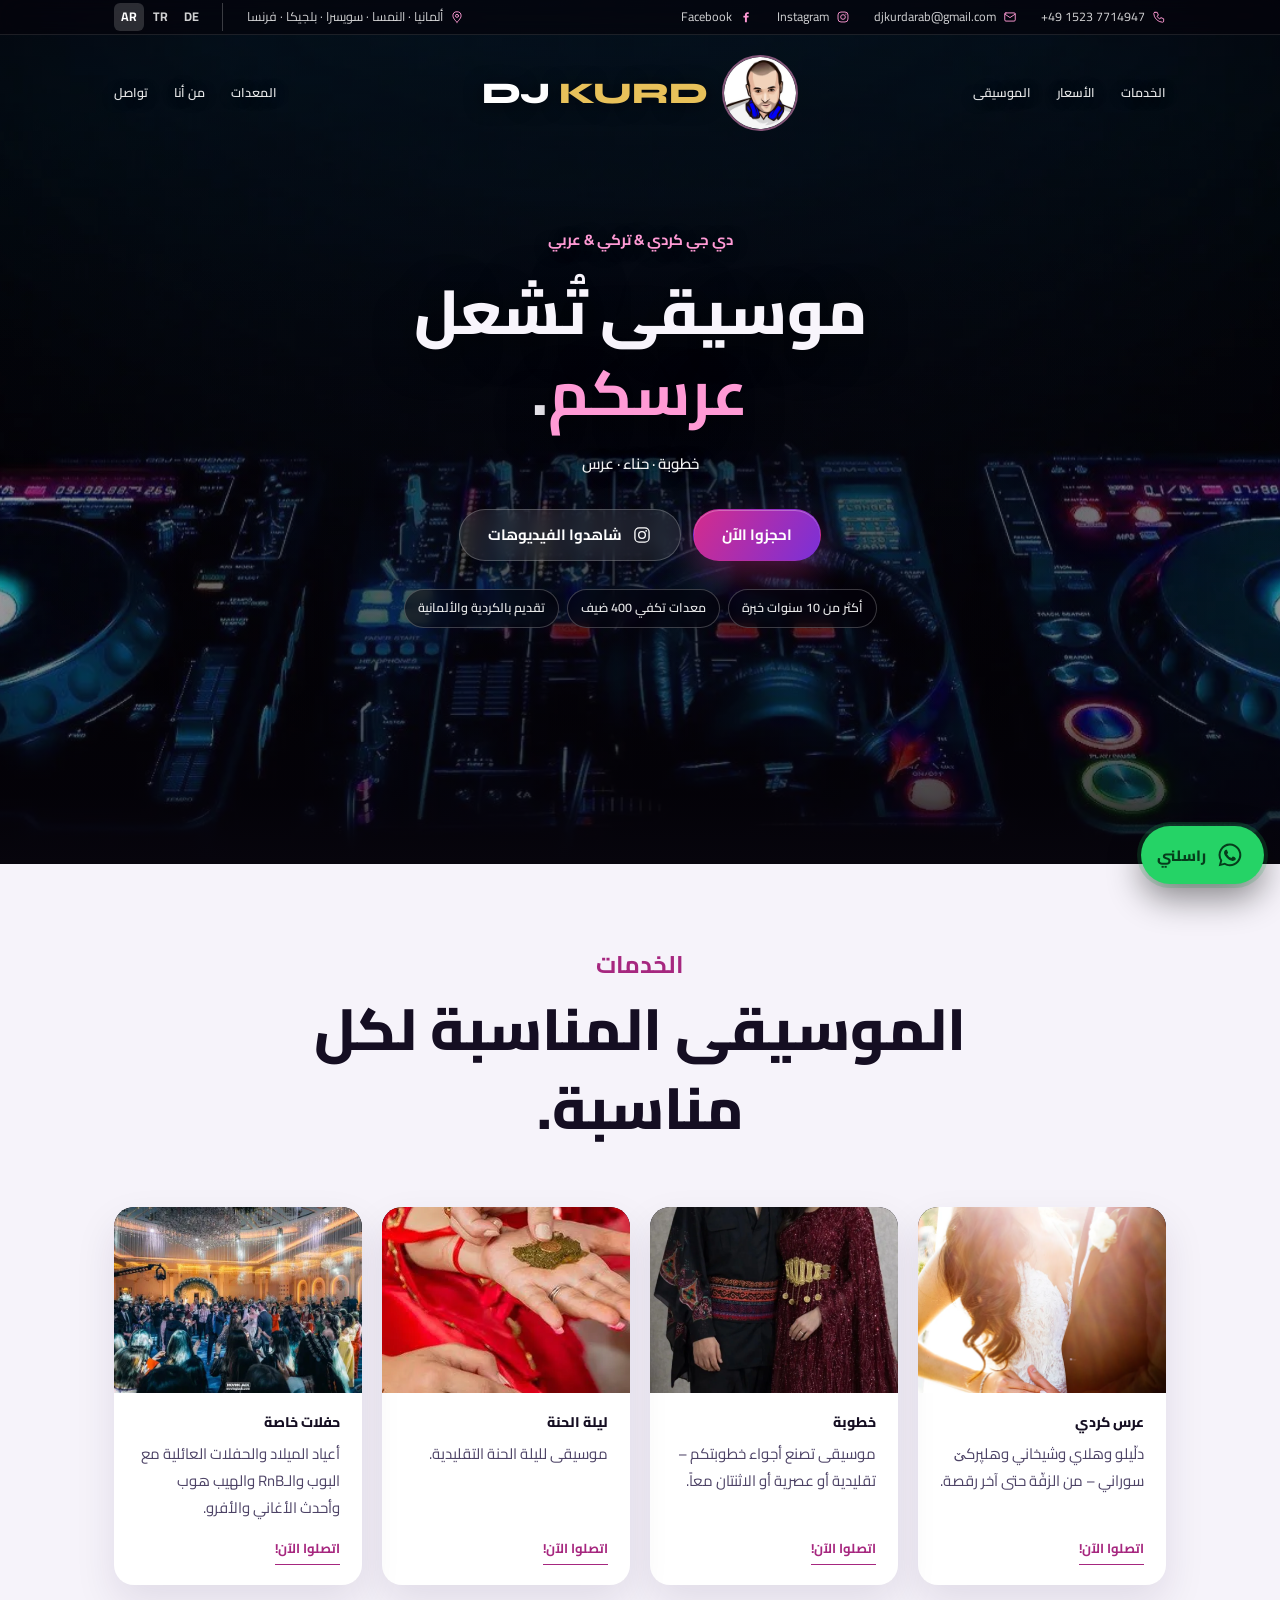
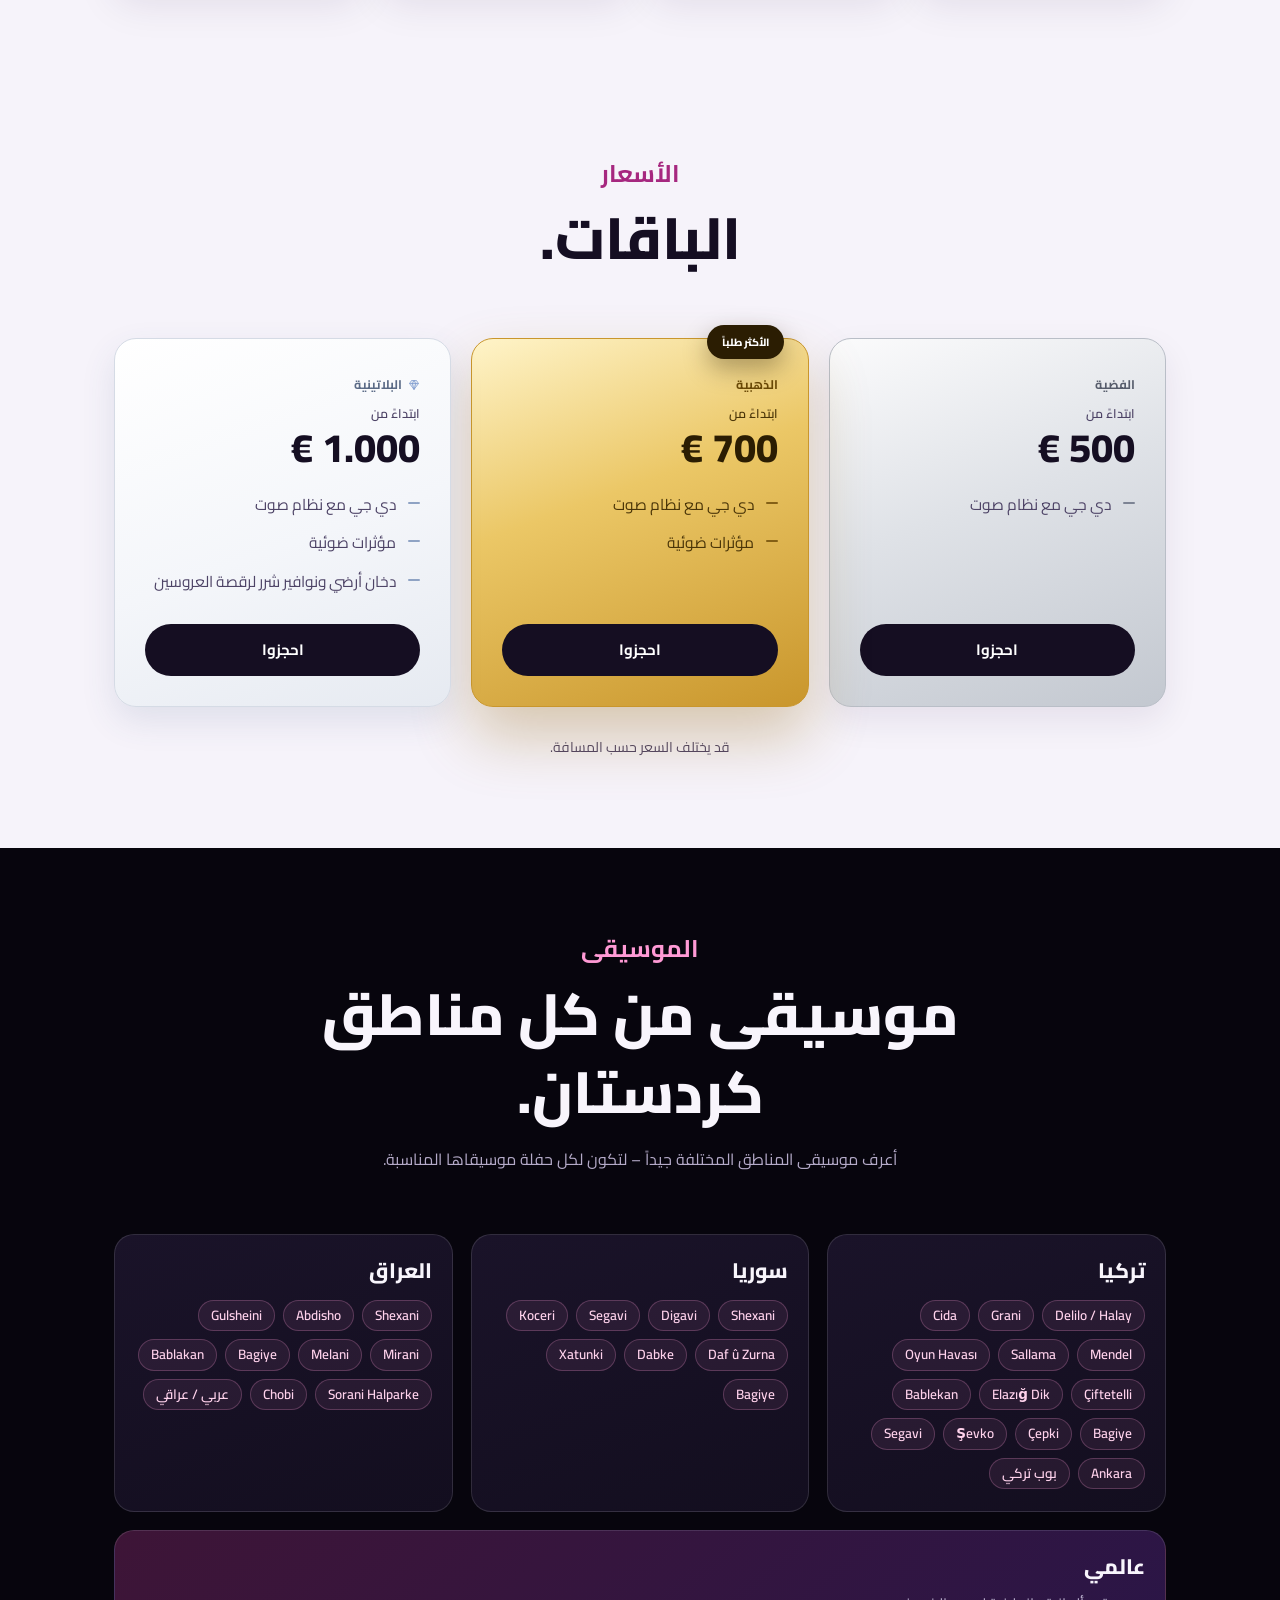
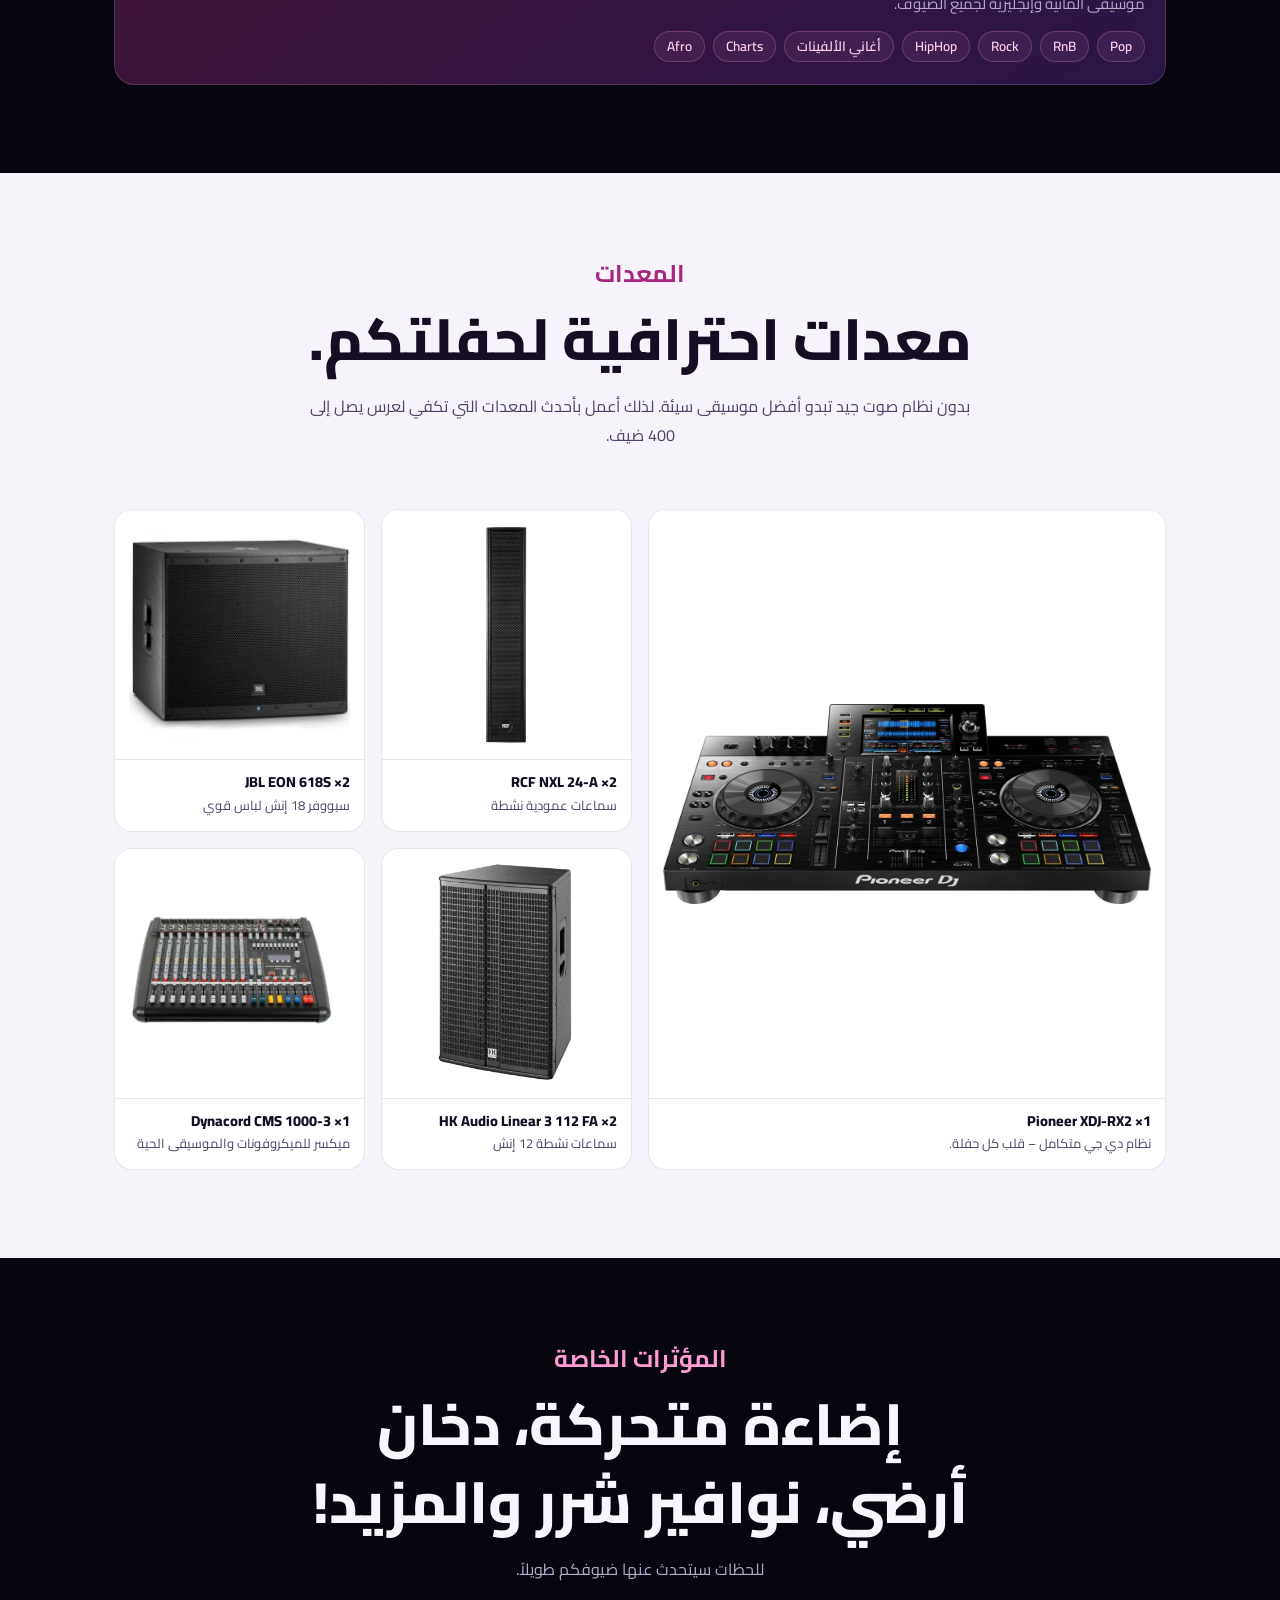
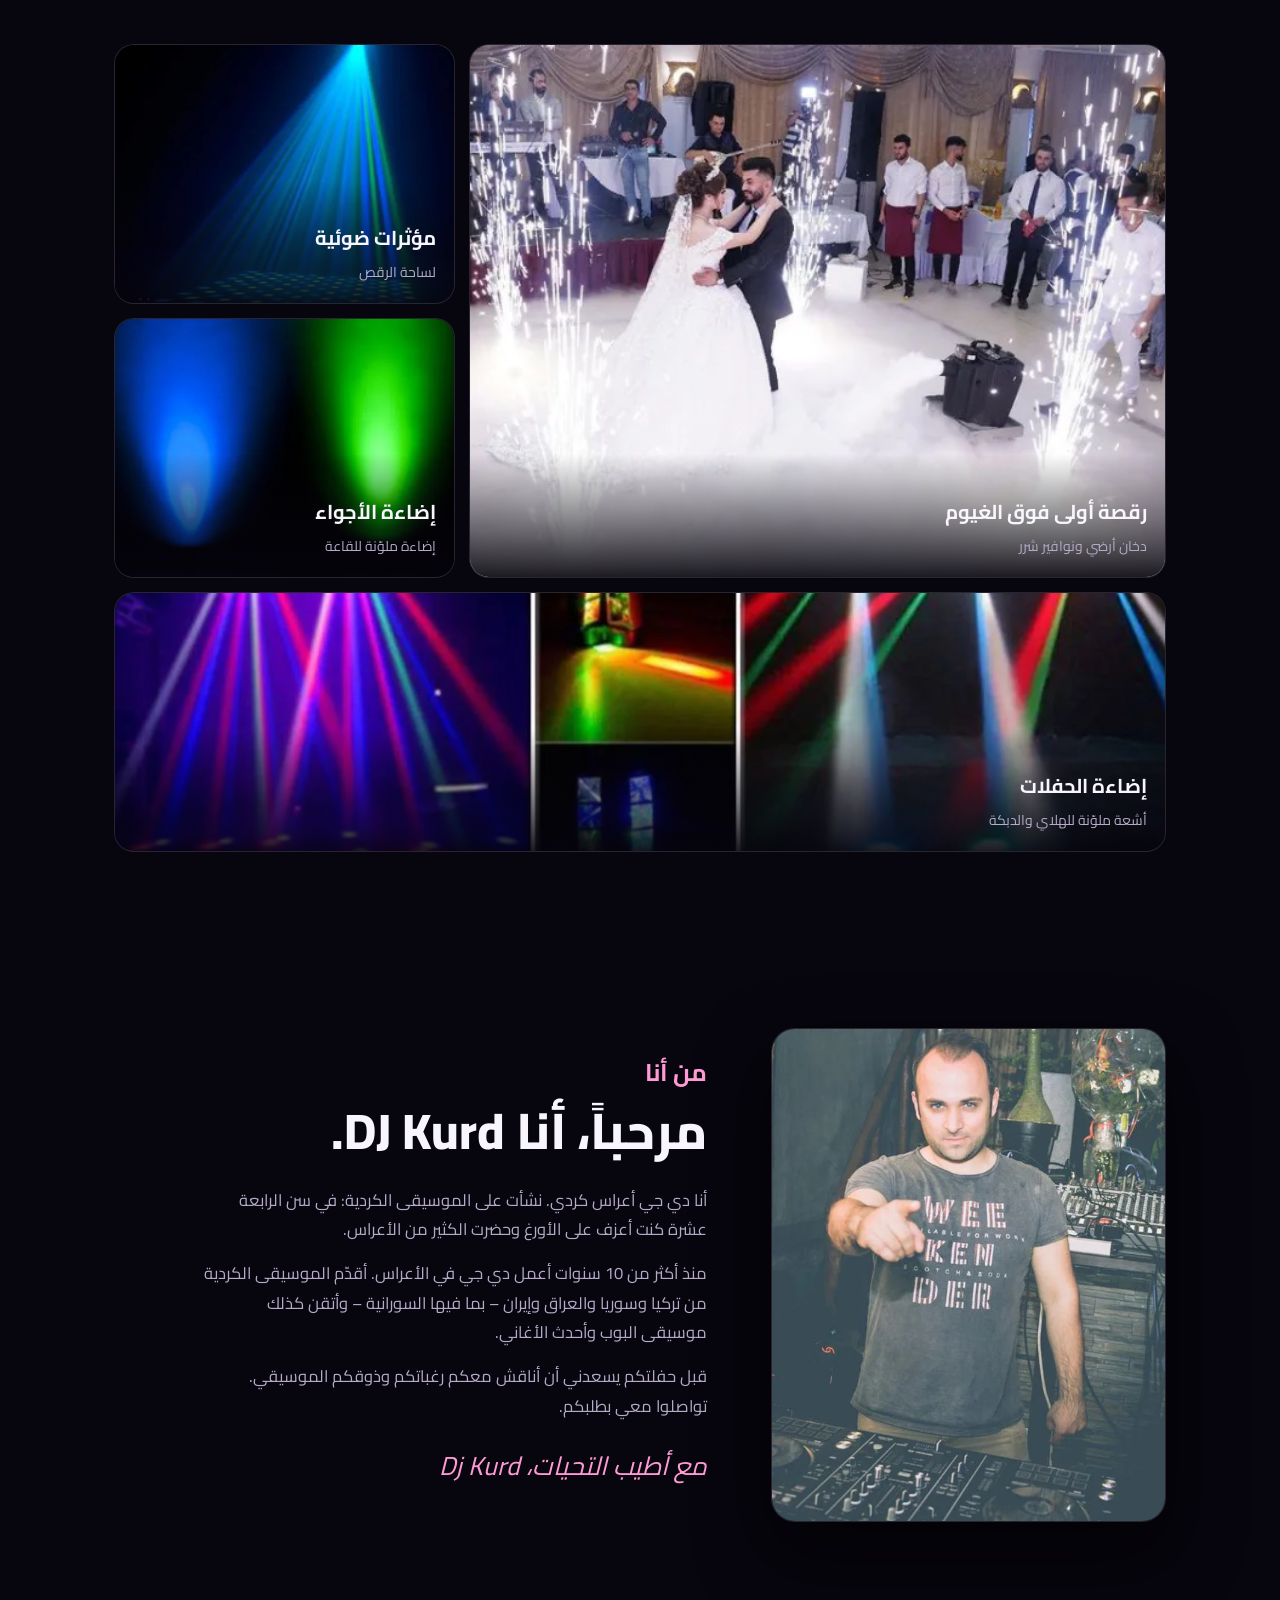
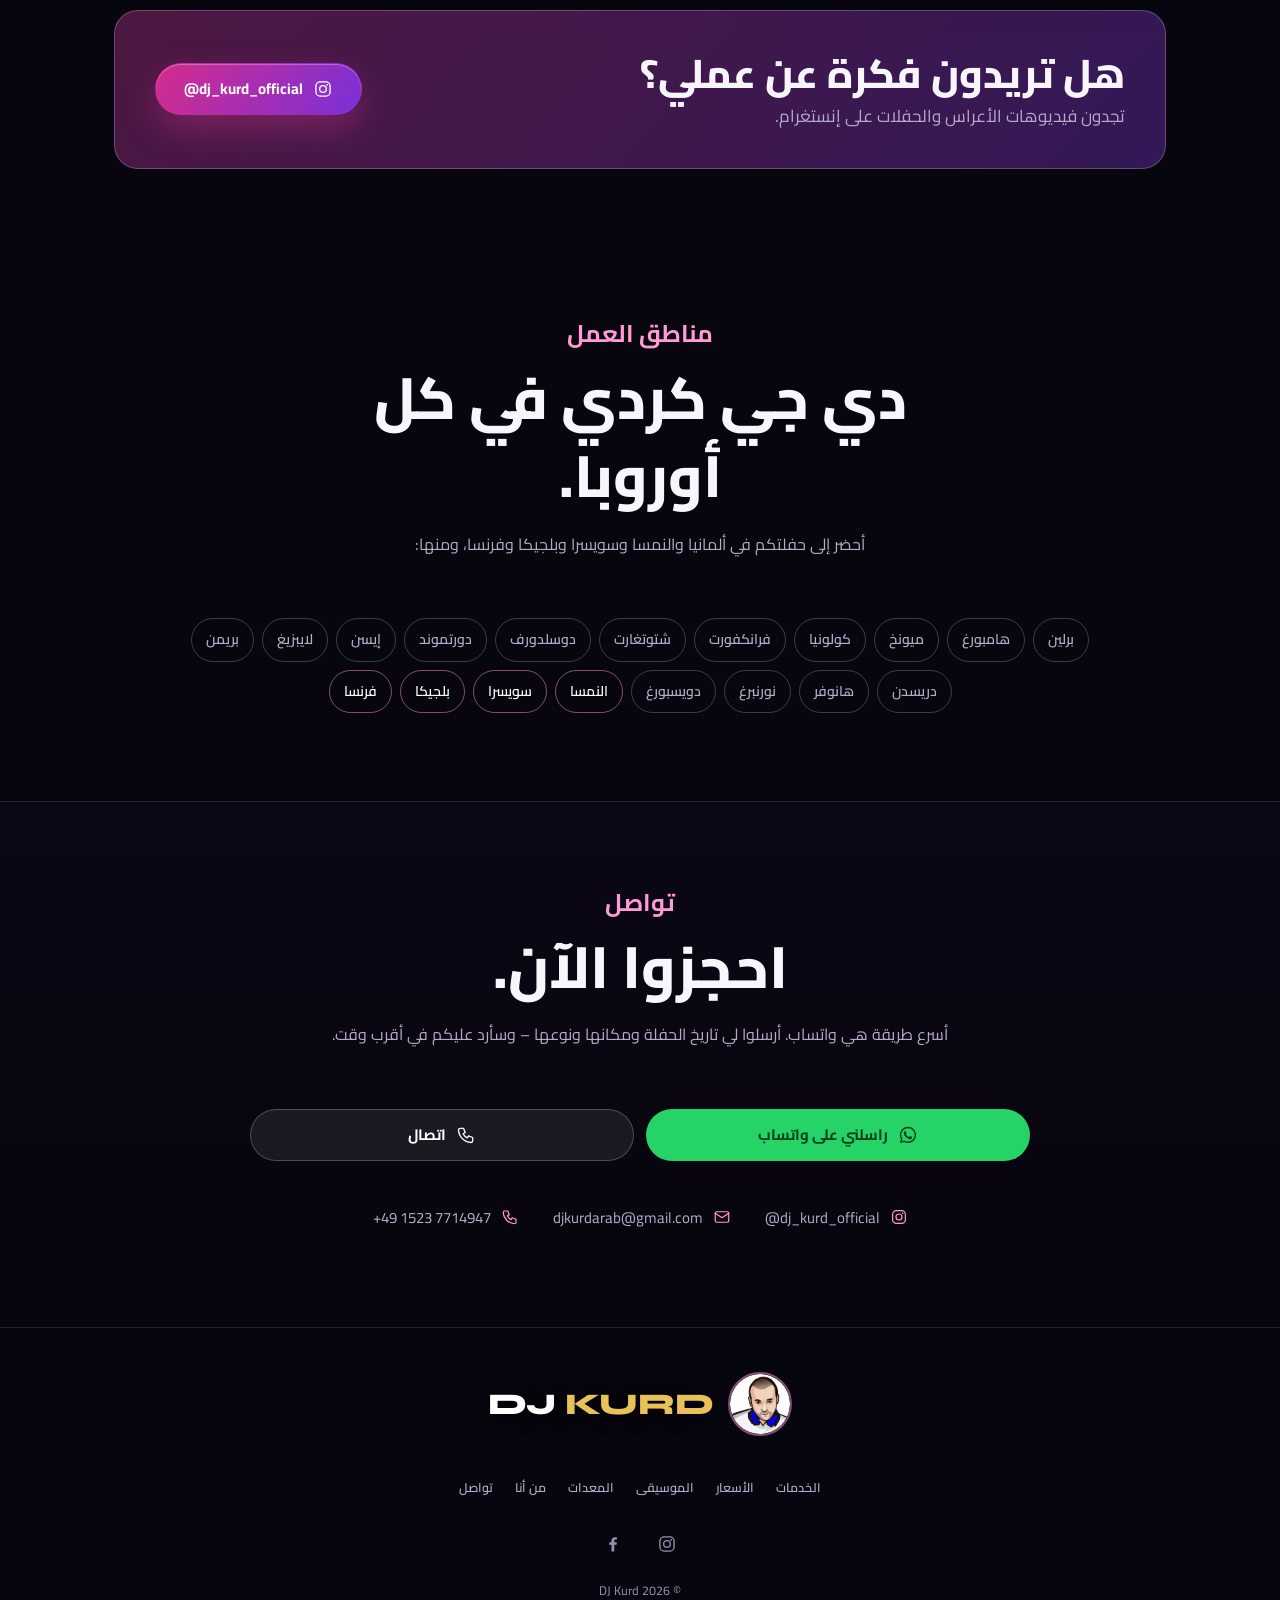
==== commit 5cd8e77f: "New Verlobung photo, Henna-Abend card, simpler packages, gold logo - Verlobung card uses the client'" ====
--- a/ar/index.html
+++ b/ar/index.html
@@ -27,7 +27,7 @@
 <link rel="apple-touch-icon" href="../apple-touch-icon.png">
 <link rel="preload" href="../assets/fonts/syne-latin.woff2" as="font" type="font/woff2" crossorigin>
 <link rel="preload" href="../assets/fonts/manrope-latin.woff2" as="font" type="font/woff2" crossorigin>
-<link rel="stylesheet" href="../assets/site.css?v=5">
+<link rel="stylesheet" href="../assets/site.css?v=6">
 <!--i18n:jsonld-->
 <script type="application/ld+json">
 {"@context": "https://schema.org", "@type": "EntertainmentBusiness", "name": "DJ Kurd", "url": "https://www.djkurd.de/ar/", "inLanguage": "ar", "image": "https://www.djkurd.de/assets/img/og-image.jpg", "logo": "https://www.djkurd.de/assets/img/icon-512.png", "telephone": "+4915237714947", "email": "djkurdarab@gmail.com", "address": {"@type": "PostalAddress", "addressCountry": "DE"}, "areaServed": [{"@type": "Country", "name": "ألمانيا"}, {"@type": "Country", "name": "النمسا"}, {"@type": "Country", "name": "سويسرا"}, {"@type": "Country", "name": "بلجيكا"}, {"@type": "Country", "name": "فرنسا"}], "knowsLanguage": ["ku", "de", "tr", "ar"], "sameAs": ["https://www.instagram.com/dj_kurd_official", "https://www.facebook.com/DJKURDIM"]}
@@ -122,7 +122,7 @@
         </div>
       </article>
       <article class="svc">
-        <div class="shot"><img src="../assets/img/svc-verlobung.webp" alt="العروسان مع باقة ورد" width="390" height="280" loading="lazy"></div>
+        <div class="shot"><img src="../assets/img/svc-verlobung-kurdisch.webp" alt="خطيبان بالزي الكردي التقليدي" width="891" height="869" loading="lazy"></div>
         <div class="body">
           <h3>خطوبة</h3>
           <p>موسيقى تصنع أجواء خطوبتكم – تقليدية أو عصرية أو الاثنتان معاً.</p>
@@ -132,8 +132,8 @@
       <article class="svc">
         <div class="shot"><img src="../assets/img/svc-henna.webp" alt="حفلة حناء بفستان أحمر" width="330" height="440" loading="lazy"></div>
         <div class="body">
-          <h3>حفلات عربية</h3>
-          <p>دبكة وچوبي وموسيقى عراقية للأعراس والحفلات العربية.</p>
+          <h3>ليلة الحنة</h3>
+          <p>موسيقى لليلة الحنة التقليدية.</p>
           <a class="link" href="tel:+4915237714947"><span>اتصلوا الآن!</span></a>
         </div>
       </article>
@@ -159,10 +159,7 @@
         <h3>الفضية</h3>
         <p class="amount"><small>ابتداءً من</small>500 €</p>
         <ul>
-          <li>دي جي مع جهاز Pioneer XDJ-RX2</li>
-          <li>نظام صوت للحفلات الصغيرة</li>
-          <li>كردي وعربي &amp; عالمي</li>
-          <li>نناقش طلباتكم الموسيقية مسبقاً</li>
+          <li>دي جي مع نظام صوت</li>
         </ul>
         <a class="btn btn-ink" href="#kontakt">احجزوا</a>
       </article>
@@ -171,10 +168,8 @@
         <h3>الذهبية</h3>
         <p class="amount"><small>ابتداءً من</small>700 €</p>
         <ul>
-          <li>كل ما في الباقة الفضية</li>
-          <li>نظام صوت يكفي حتى 400 ضيف</li>
-          <li>عرض إضاءة لساحة الرقص</li>
-          <li>تخطيط موسيقي خاص بكم</li>
+          <li>دي جي مع نظام صوت</li>
+          <li>مؤثرات ضوئية</li>
         </ul>
         <a class="btn btn-ink" href="#kontakt">احجزوا</a>
       </article>
@@ -182,10 +177,9 @@
         <h3><svg class="gem" width="12" height="12" viewBox="0 0 24 24" aria-hidden="true"><path d="M7 3h10l4 6-9 12L3 9z" fill="currentColor" fill-opacity=".18"/><path d="M7 3h10l4 6-9 12L3 9zM3 9h18M12 21 8.5 9 12 3l3.5 6L12 21" fill="none" stroke="currentColor" stroke-width="1.3" stroke-linejoin="round"/></svg>البلاتينية</h3>
         <p class="amount"><small>ابتداءً من</small>1.000 €</p>
         <ul>
-          <li>كل ما في الباقة الذهبية</li>
-          <li>دخان أرضي للرقصة الأولى</li>
-          <li>مؤثرات ألعاب نارية (نوافير شرر)</li>
-          <li>إضاءة أجواء للقاعة</li>
+          <li>دي جي مع نظام صوت</li>
+          <li>مؤثرات ضوئية</li>
+          <li>دخان أرضي ونوافير شرر لرقصة العروسين</li>
         </ul>
         <a class="btn btn-ink" href="#kontakt">احجزوا</a>
       </article>
--- a/assets/site.css
+++ b/assets/site.css
@@ -69,7 +69,7 @@
 .nav .wrap{position:relative;display:flex;align-items:center;justify-content:space-between;gap:16px;height:var(--head-h)}
 .brand{display:inline-flex;align-items:center;gap:12px;font-family:var(--display);font-weight:800;font-size:22px;letter-spacing:.14em;color:#fff;white-space:nowrap}
 .brand img{width:52px;height:52px;border-radius:50%;border:2px solid rgba(255,154,213,.5)}
-.brand b{color:var(--pink-2);font-weight:800}
+.brand b{color:#e8c15a;font-weight:800}
 .nav-end{display:flex;align-items:center;gap:8px}
 .icon-btn{display:inline-flex;align-items:center;justify-content:center;width:44px;height:44px;border-radius:999px;border:1px solid var(--line-2);background:rgba(255,255,255,.06);color:#fff}
 .icon-btn svg{width:20px;height:20px}
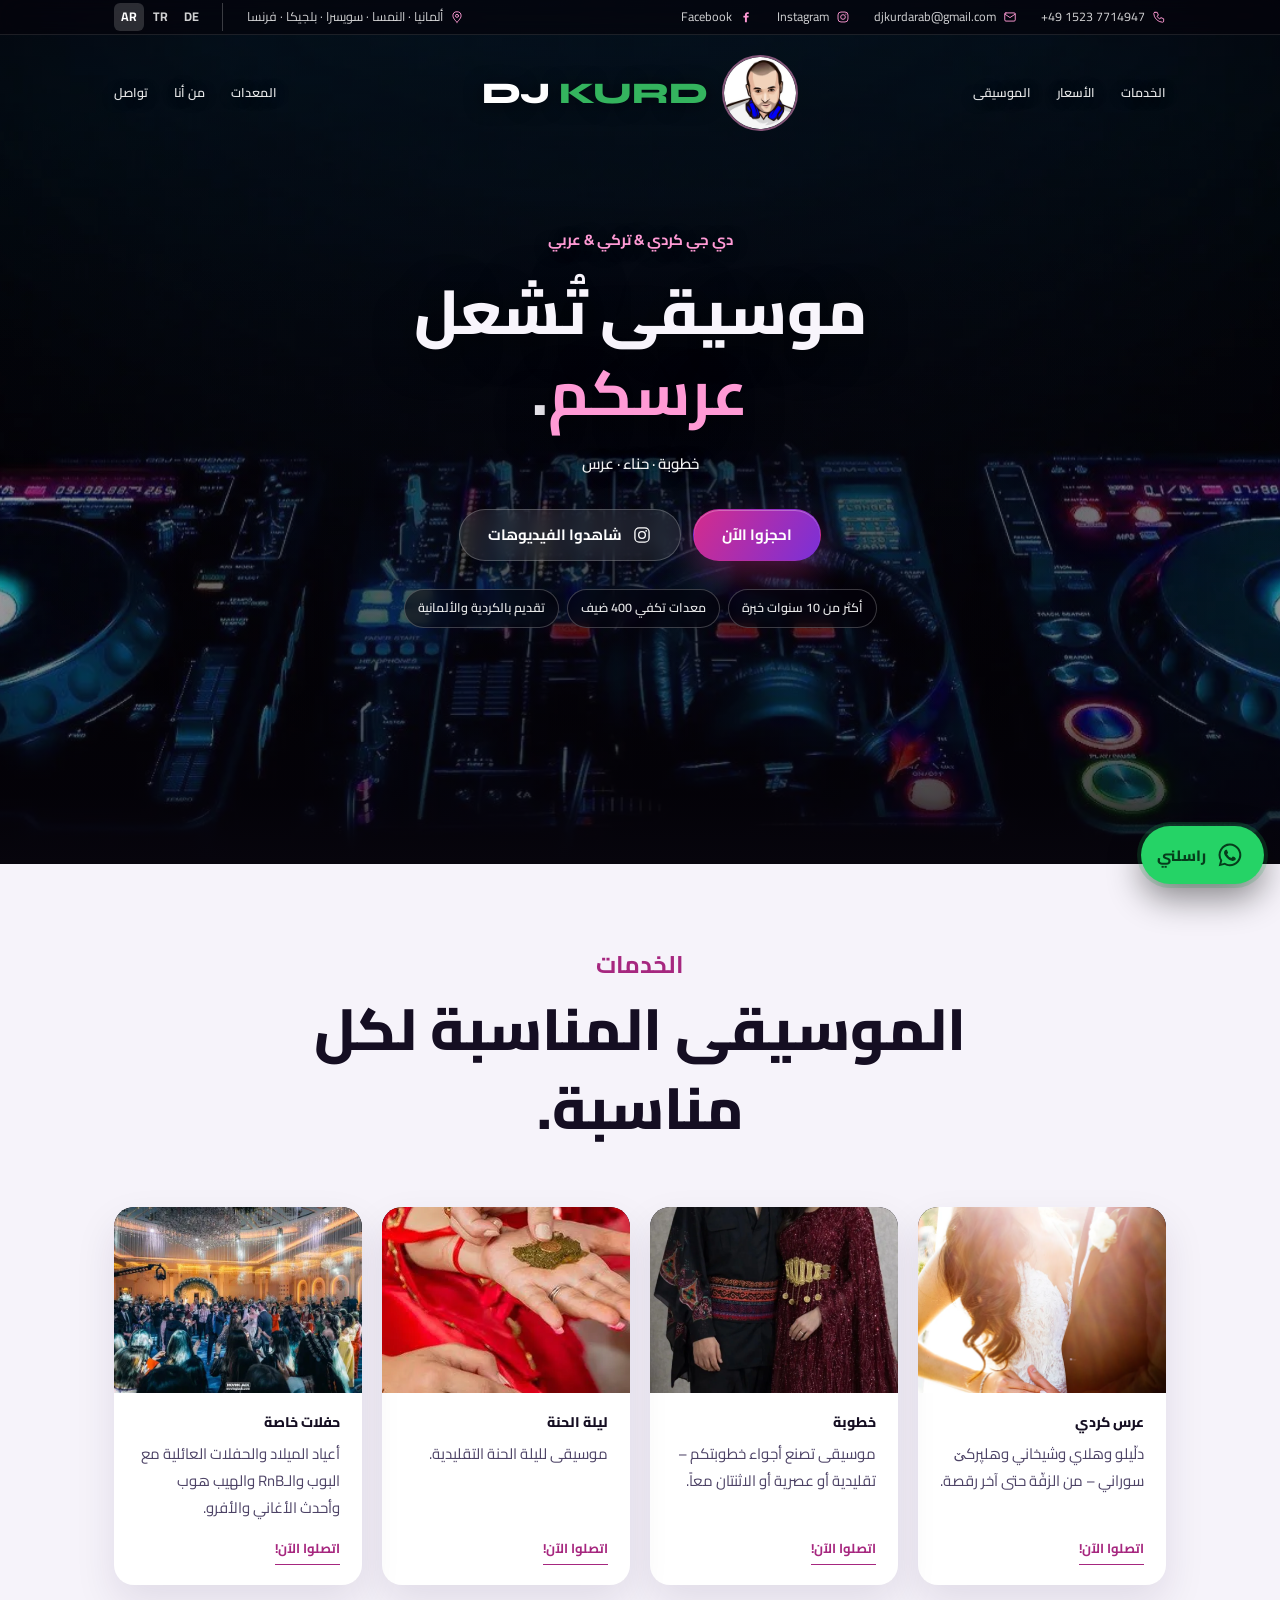
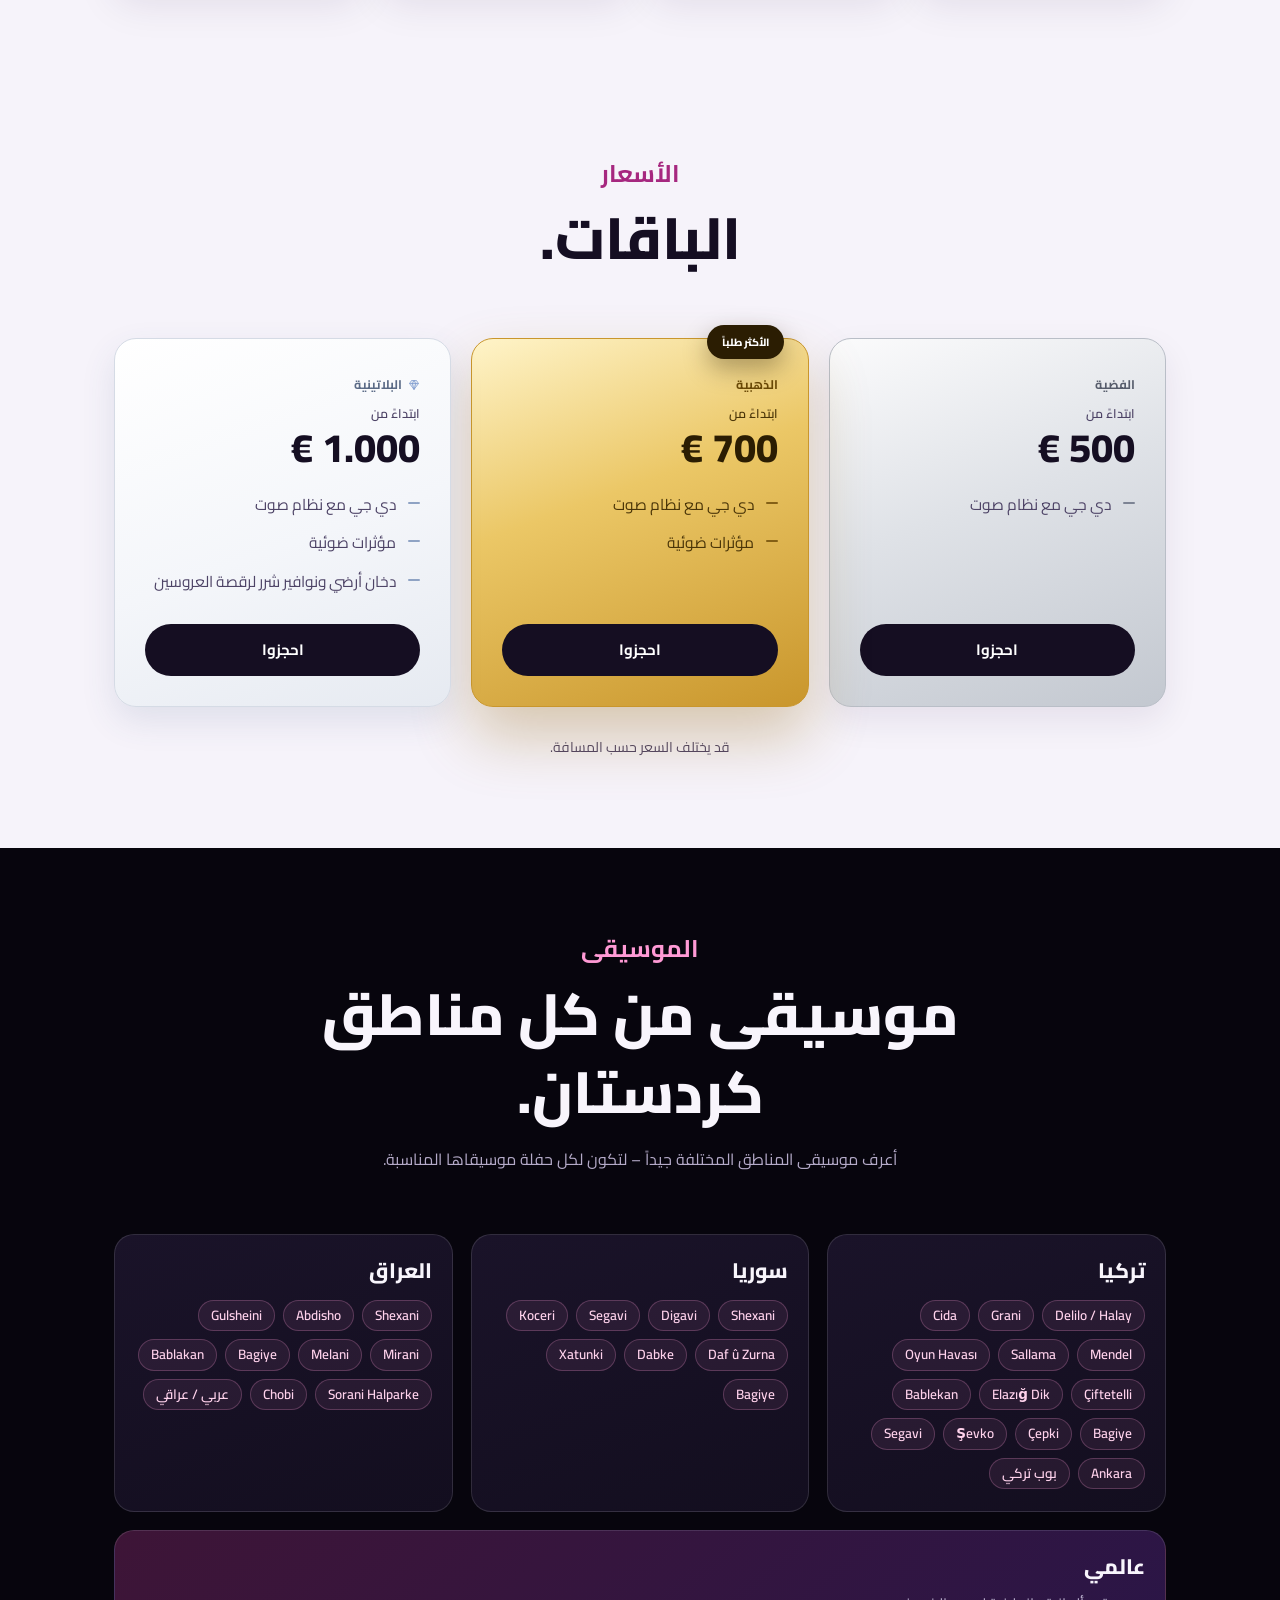
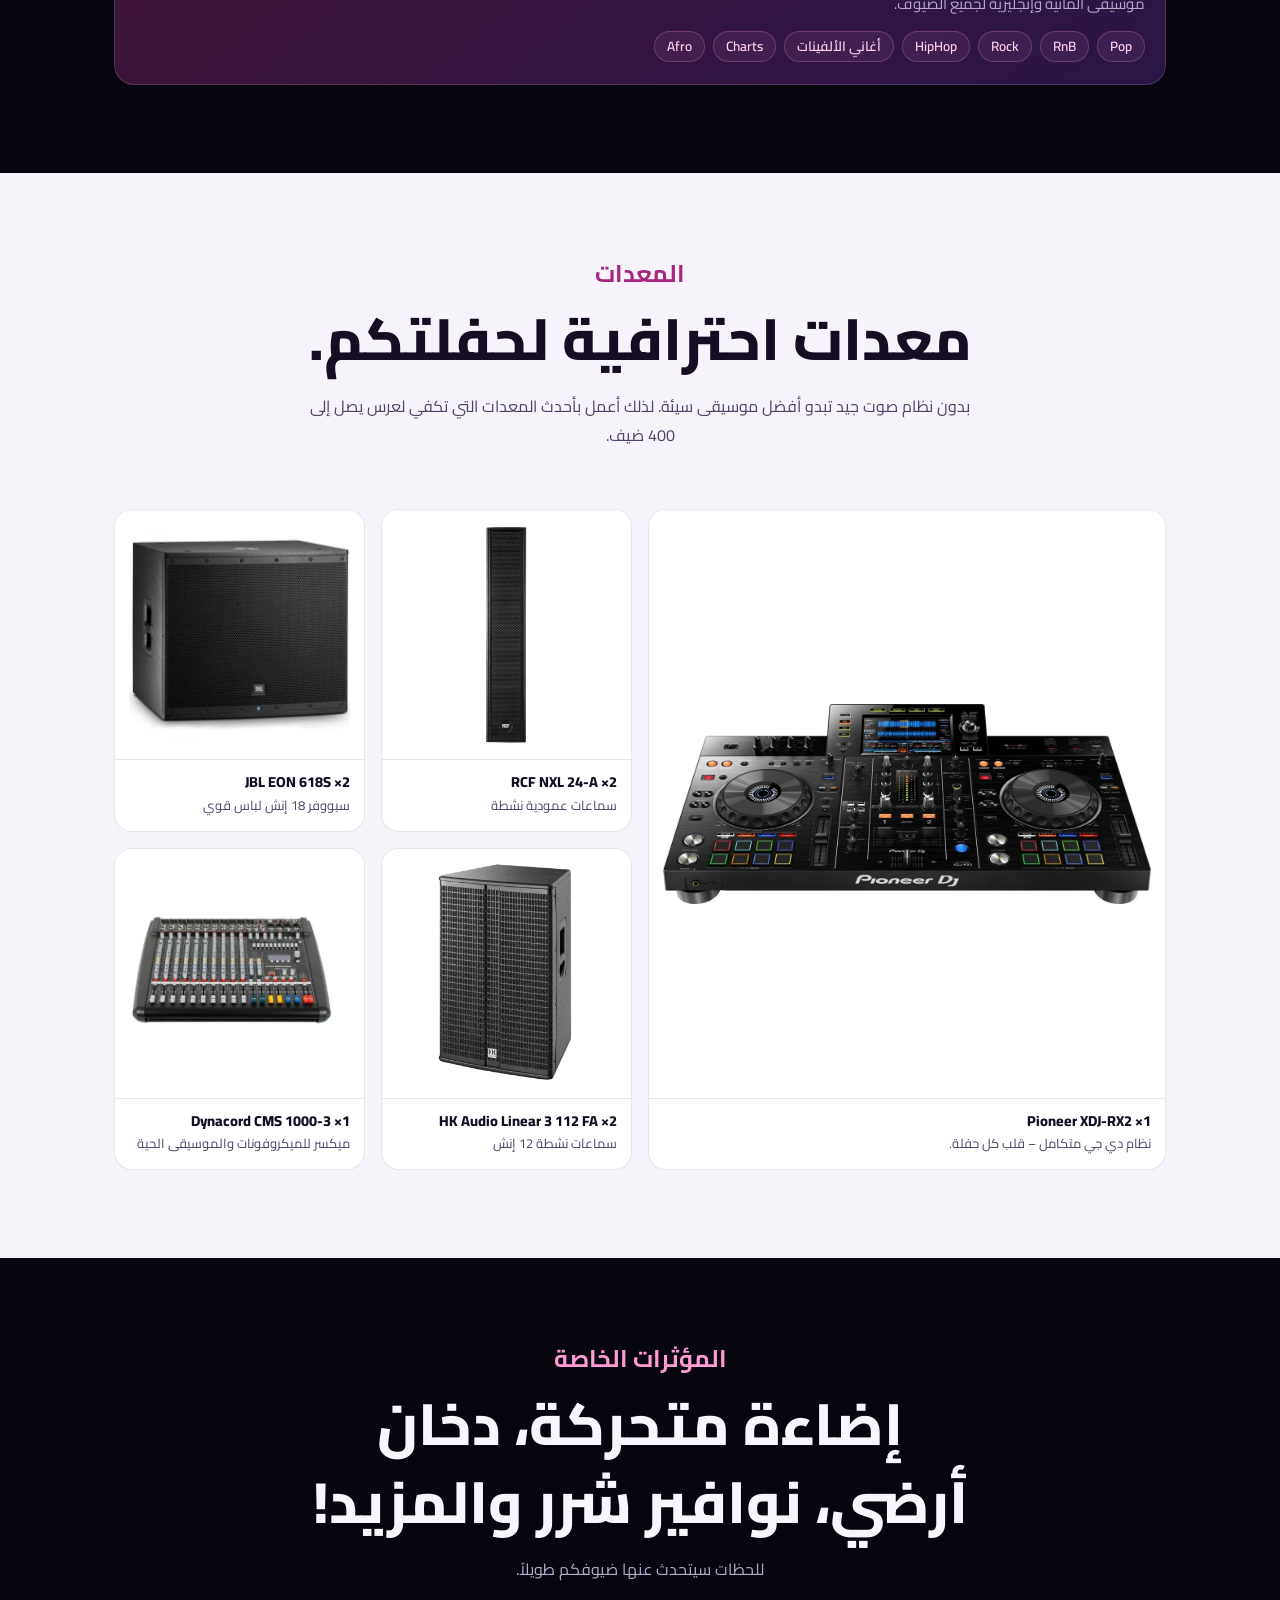
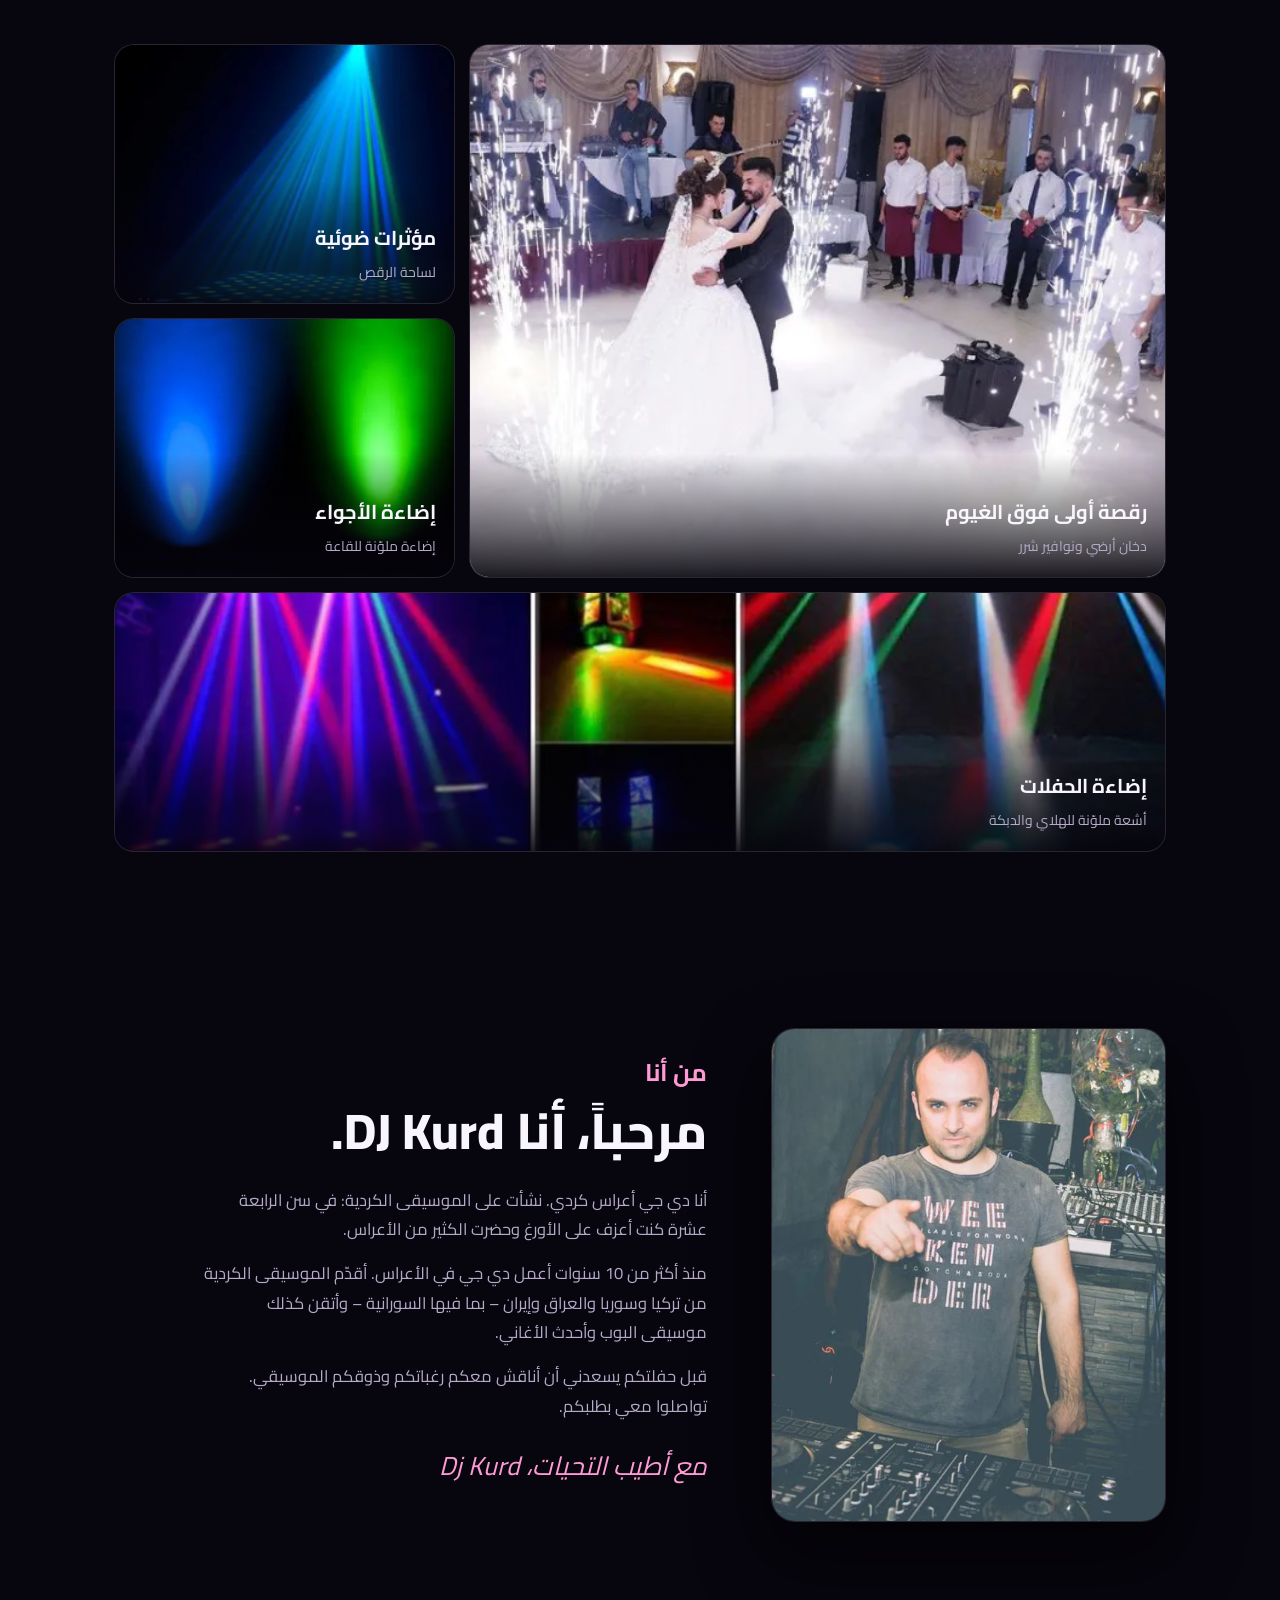
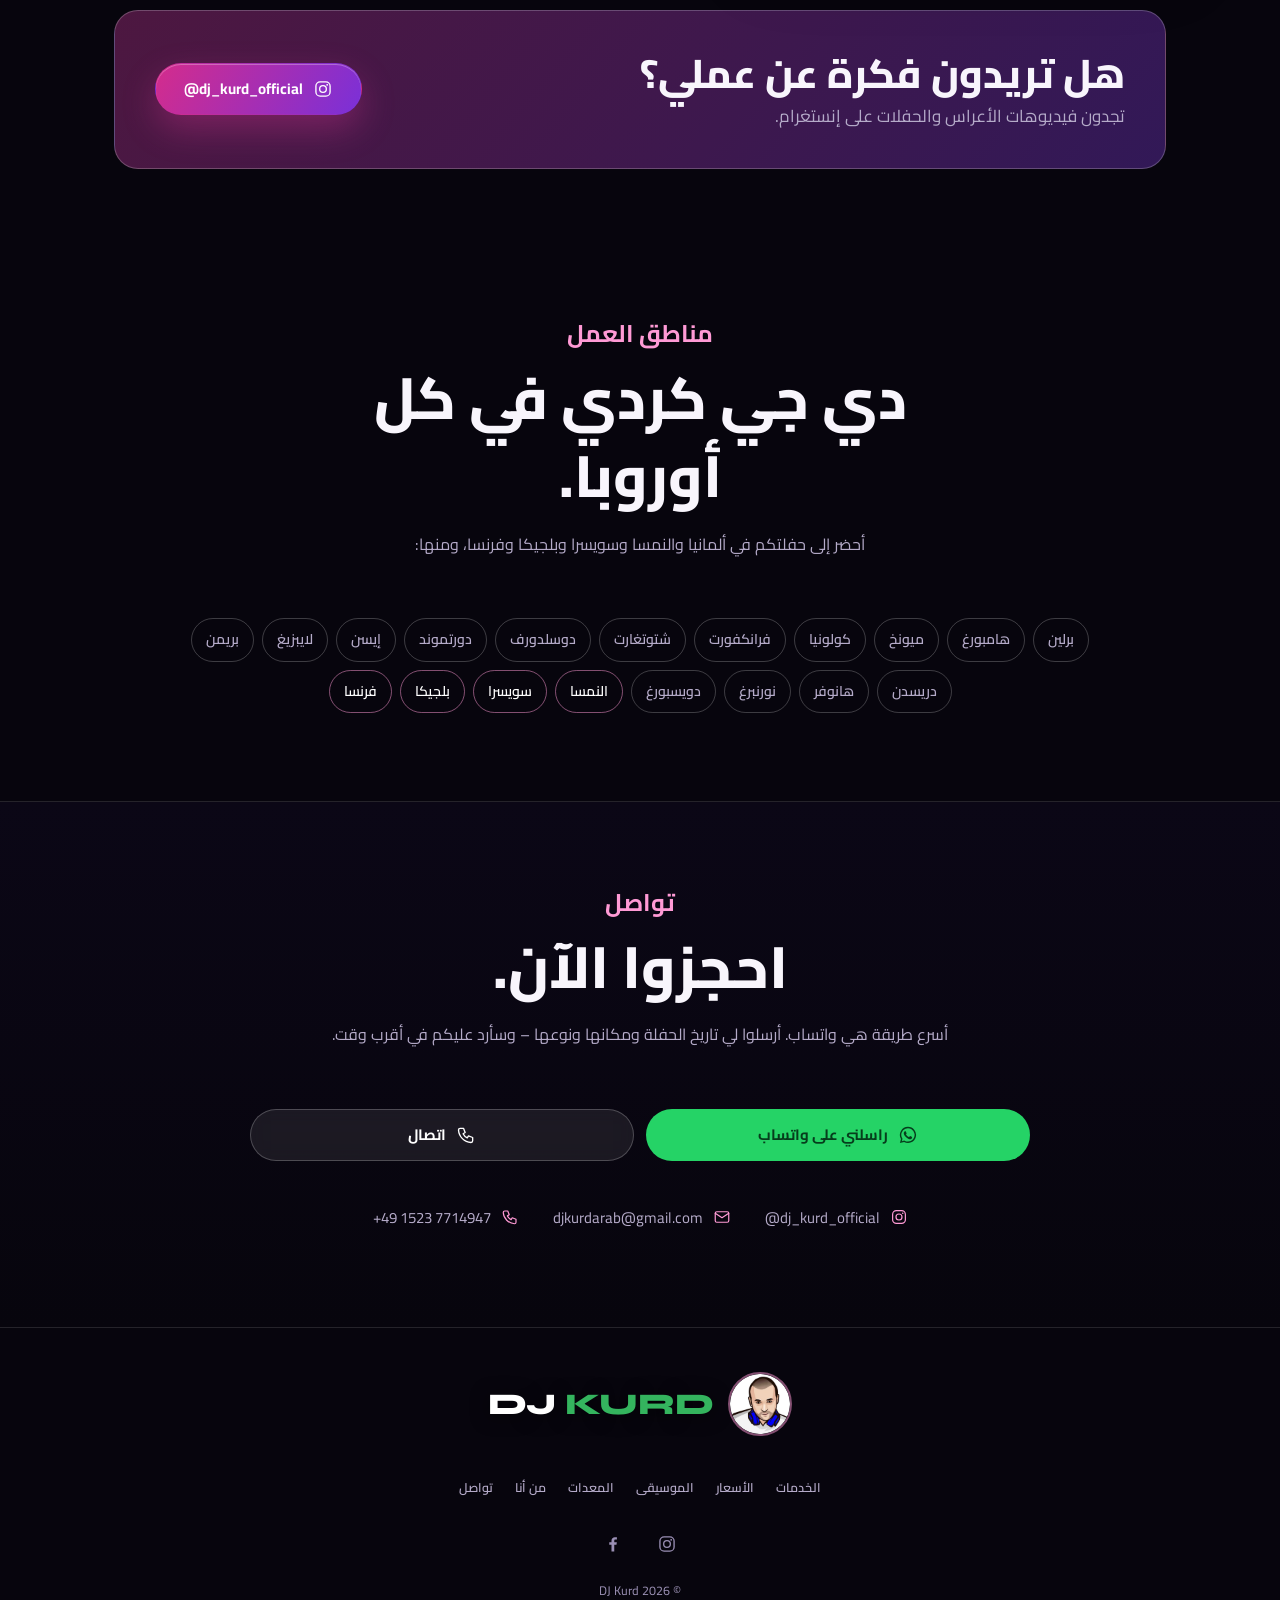
==== commit f7b61f5a: "Logo: "KURD" in green instead of gold Co-Authored-By: Claude Opus 5 (1M context) <noreply@anthropic." ====
--- a/ar/index.html
+++ b/ar/index.html
@@ -27,7 +27,7 @@
 <link rel="apple-touch-icon" href="../apple-touch-icon.png">
 <link rel="preload" href="../assets/fonts/syne-latin.woff2" as="font" type="font/woff2" crossorigin>
 <link rel="preload" href="../assets/fonts/manrope-latin.woff2" as="font" type="font/woff2" crossorigin>
-<link rel="stylesheet" href="../assets/site.css?v=6">
+<link rel="stylesheet" href="../assets/site.css?v=7">
 <!--i18n:jsonld-->
 <script type="application/ld+json">
 {"@context": "https://schema.org", "@type": "EntertainmentBusiness", "name": "DJ Kurd", "url": "https://www.djkurd.de/ar/", "inLanguage": "ar", "image": "https://www.djkurd.de/assets/img/og-image.jpg", "logo": "https://www.djkurd.de/assets/img/icon-512.png", "telephone": "+4915237714947", "email": "djkurdarab@gmail.com", "address": {"@type": "PostalAddress", "addressCountry": "DE"}, "areaServed": [{"@type": "Country", "name": "ألمانيا"}, {"@type": "Country", "name": "النمسا"}, {"@type": "Country", "name": "سويسرا"}, {"@type": "Country", "name": "بلجيكا"}, {"@type": "Country", "name": "فرنسا"}], "knowsLanguage": ["ku", "de", "tr", "ar"], "sameAs": ["https://www.instagram.com/dj_kurd_official", "https://www.facebook.com/DJKURDIM"]}
--- a/assets/site.css
+++ b/assets/site.css
@@ -69,7 +69,7 @@
 .nav .wrap{position:relative;display:flex;align-items:center;justify-content:space-between;gap:16px;height:var(--head-h)}
 .brand{display:inline-flex;align-items:center;gap:12px;font-family:var(--display);font-weight:800;font-size:22px;letter-spacing:.14em;color:#fff;white-space:nowrap}
 .brand img{width:52px;height:52px;border-radius:50%;border:2px solid rgba(255,154,213,.5)}
-.brand b{color:#e8c15a;font-weight:800}
+.brand b{color:#34b45e;font-weight:800}
 .nav-end{display:flex;align-items:center;gap:8px}
 .icon-btn{display:inline-flex;align-items:center;justify-content:center;width:44px;height:44px;border-radius:999px;border:1px solid var(--line-2);background:rgba(255,255,255,.06);color:#fff}
 .icon-btn svg{width:20px;height:20px}
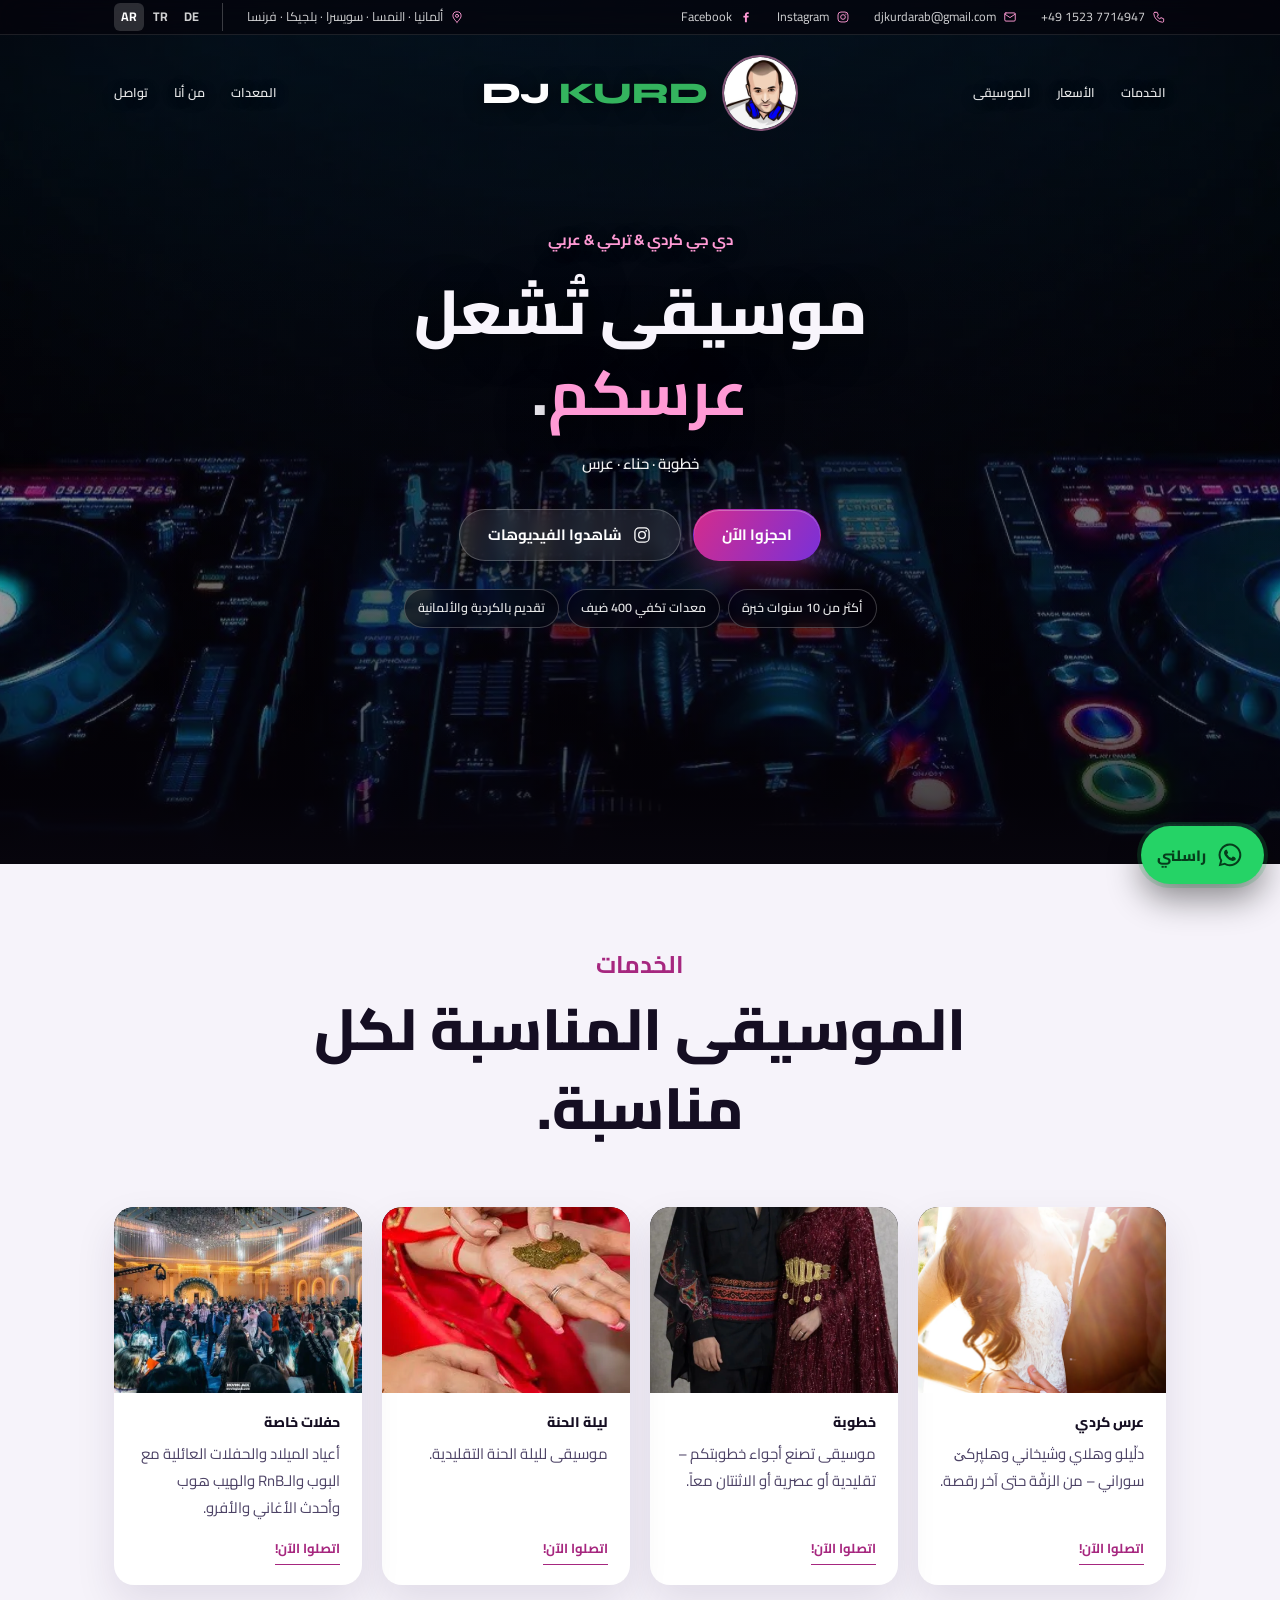
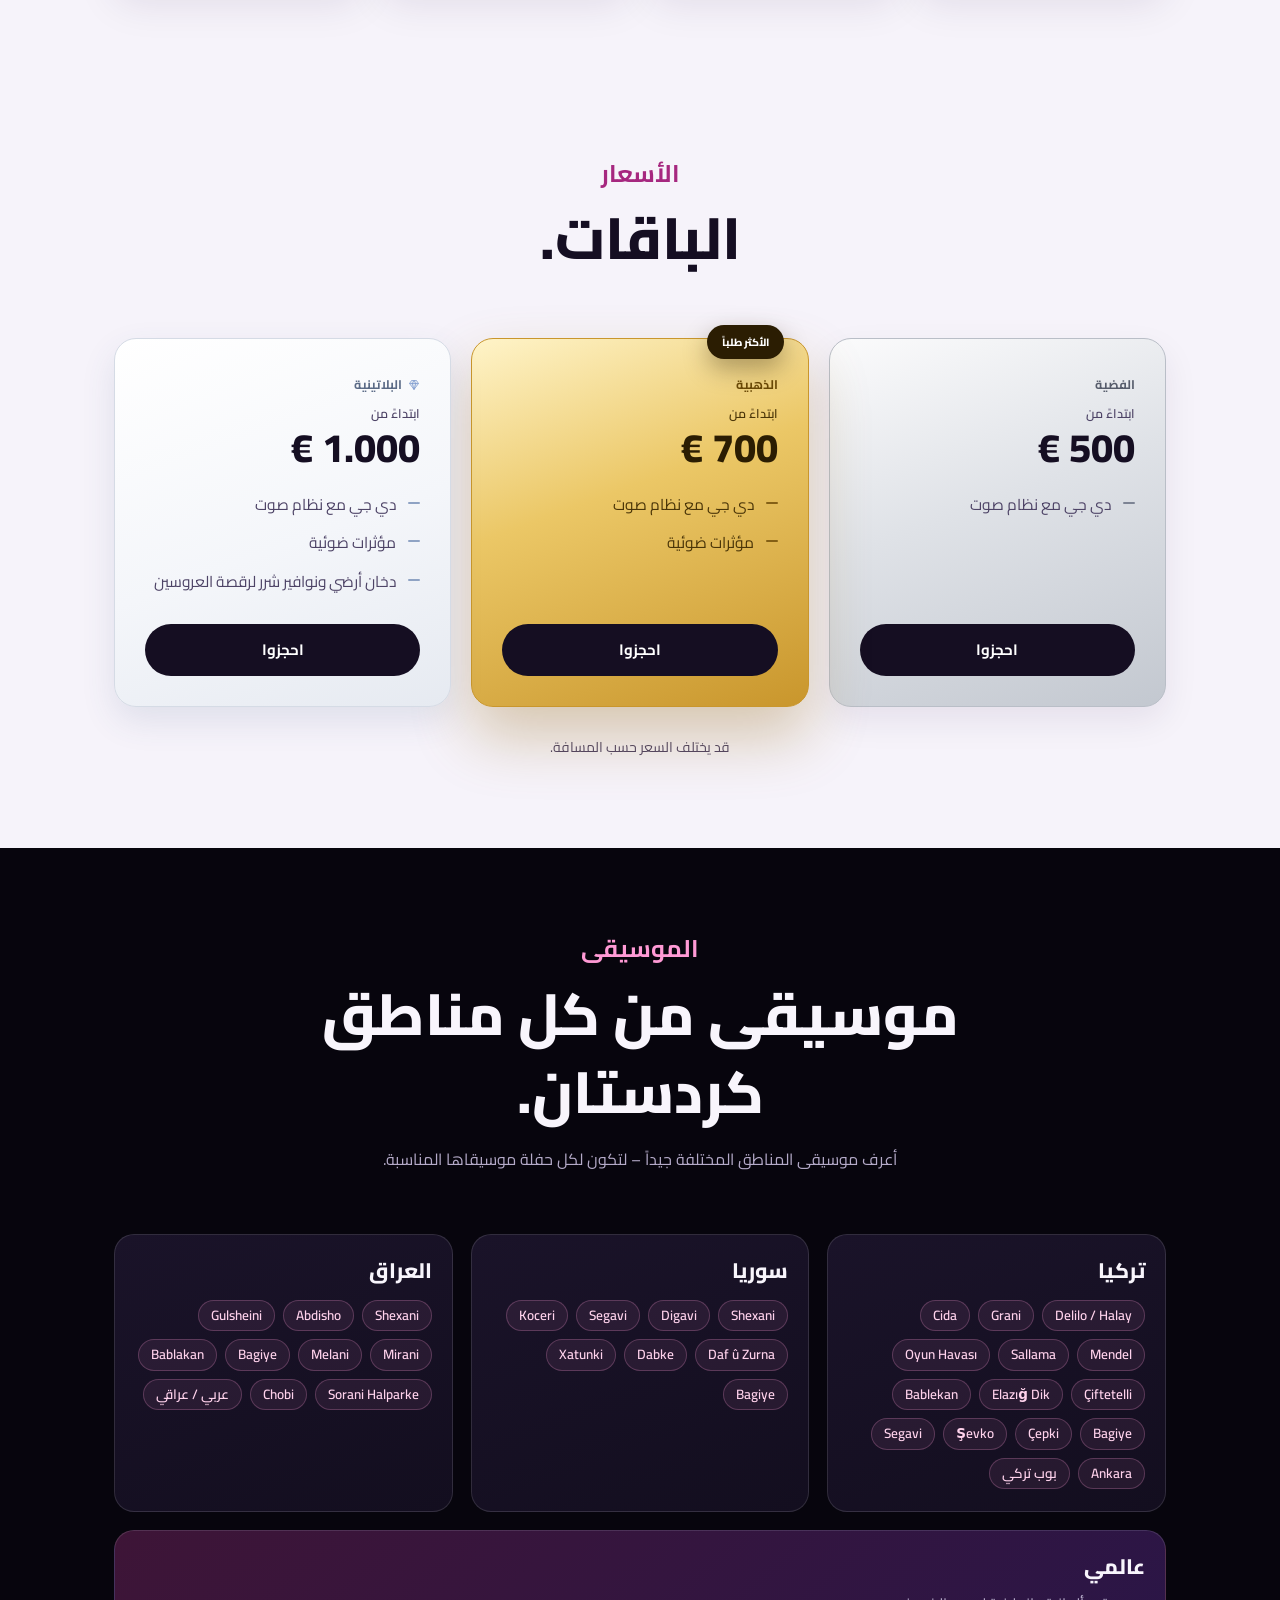
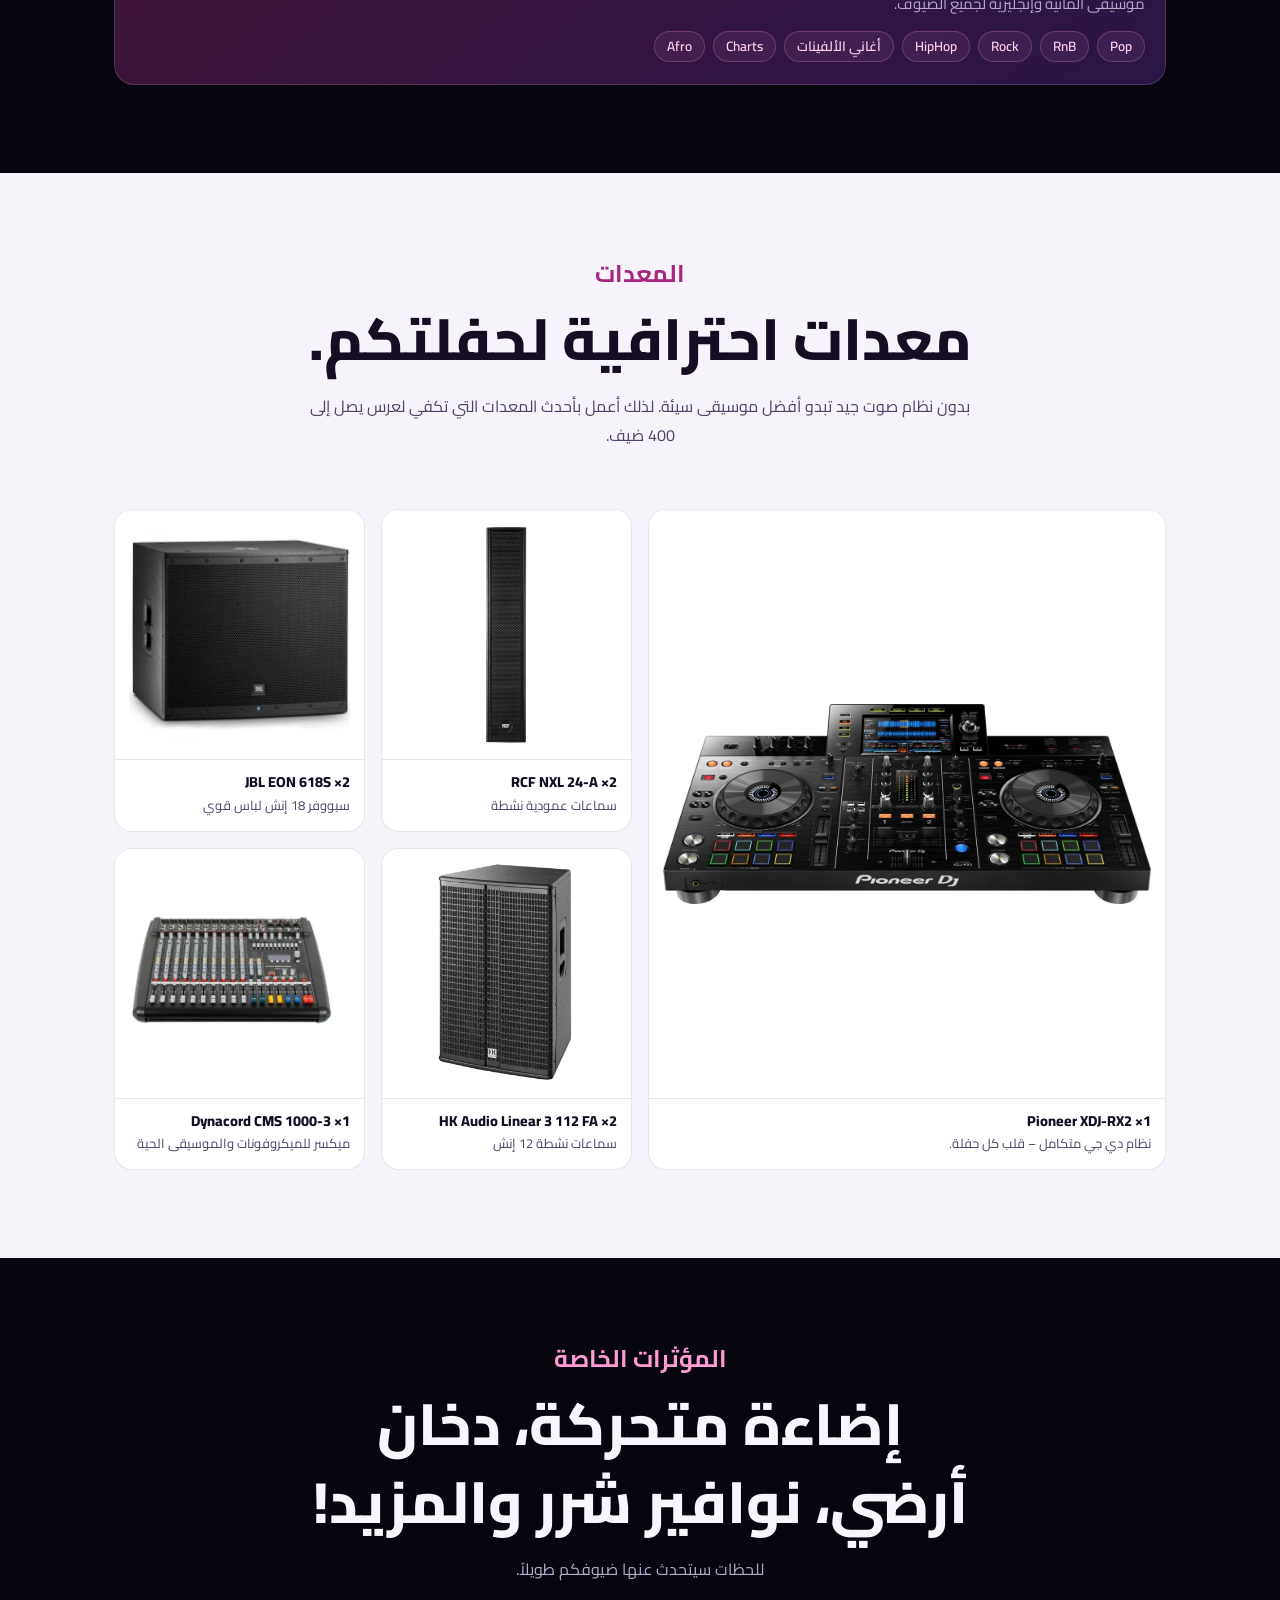
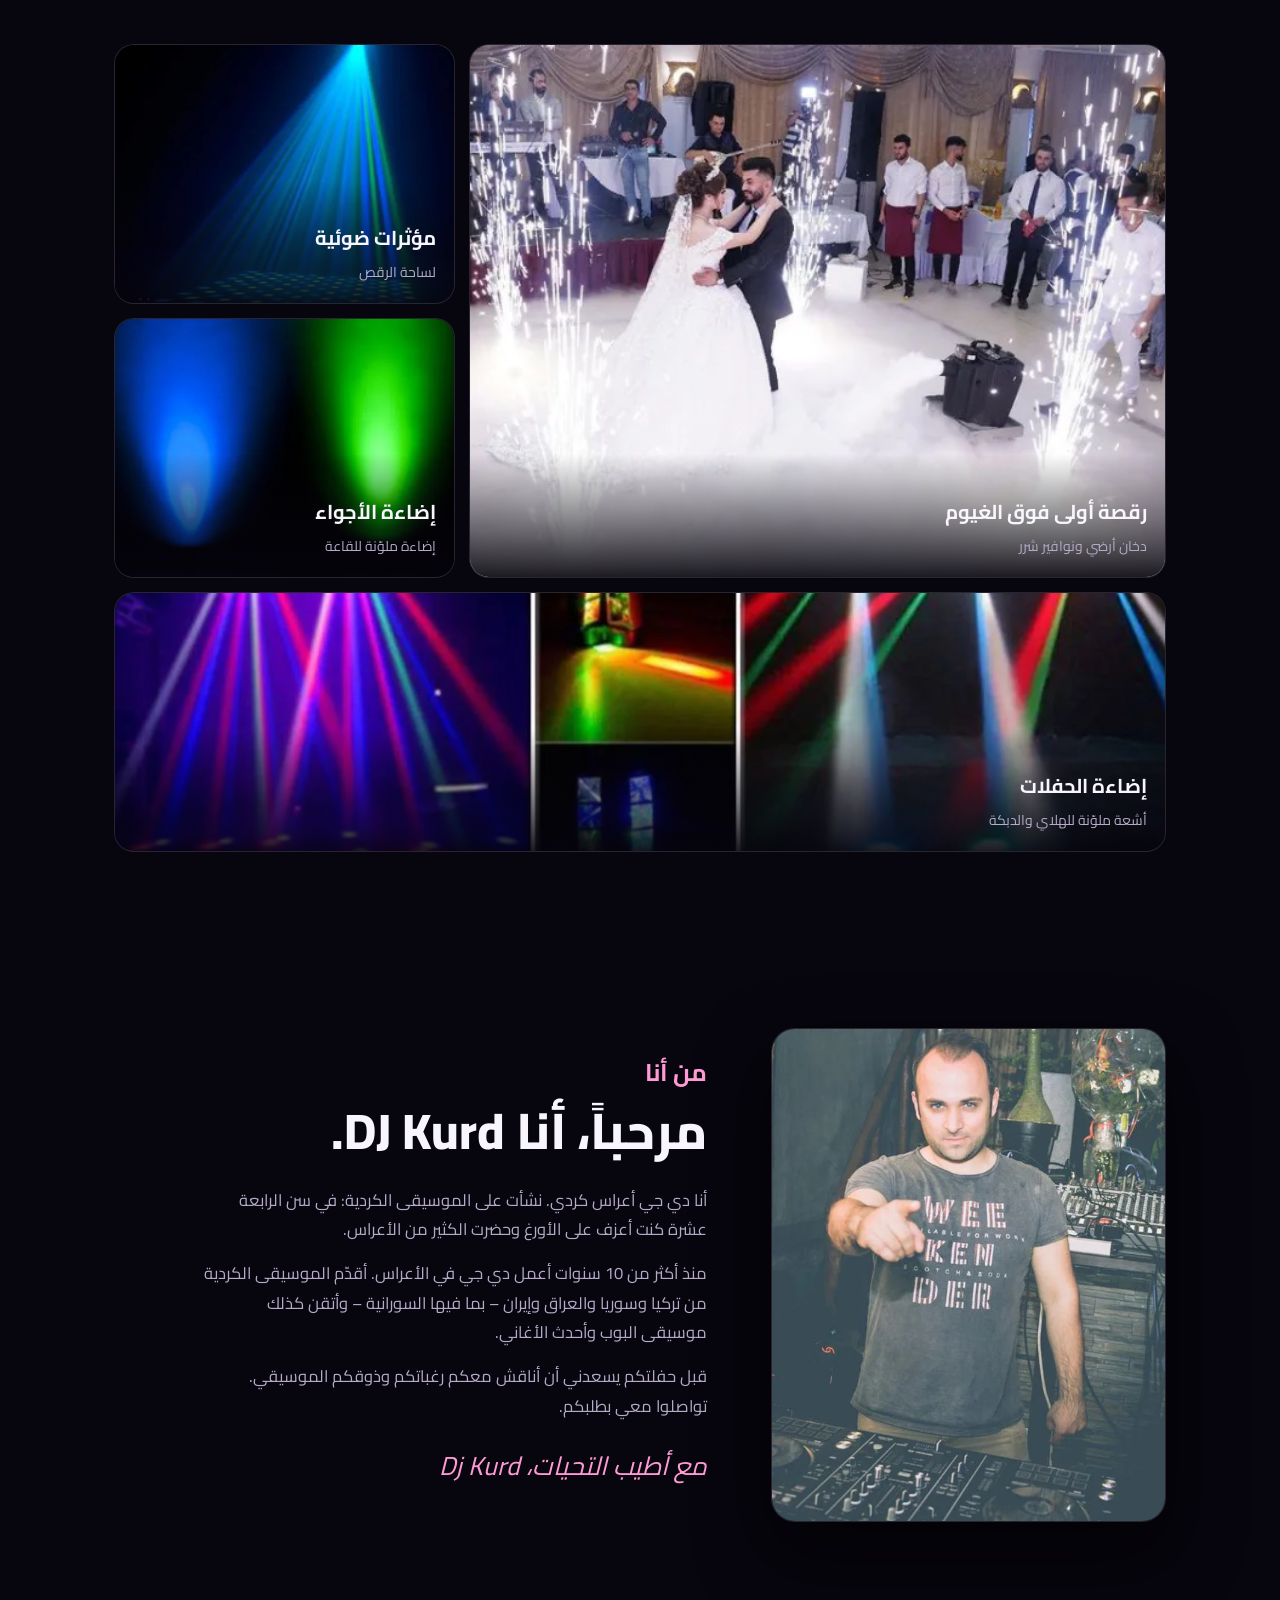
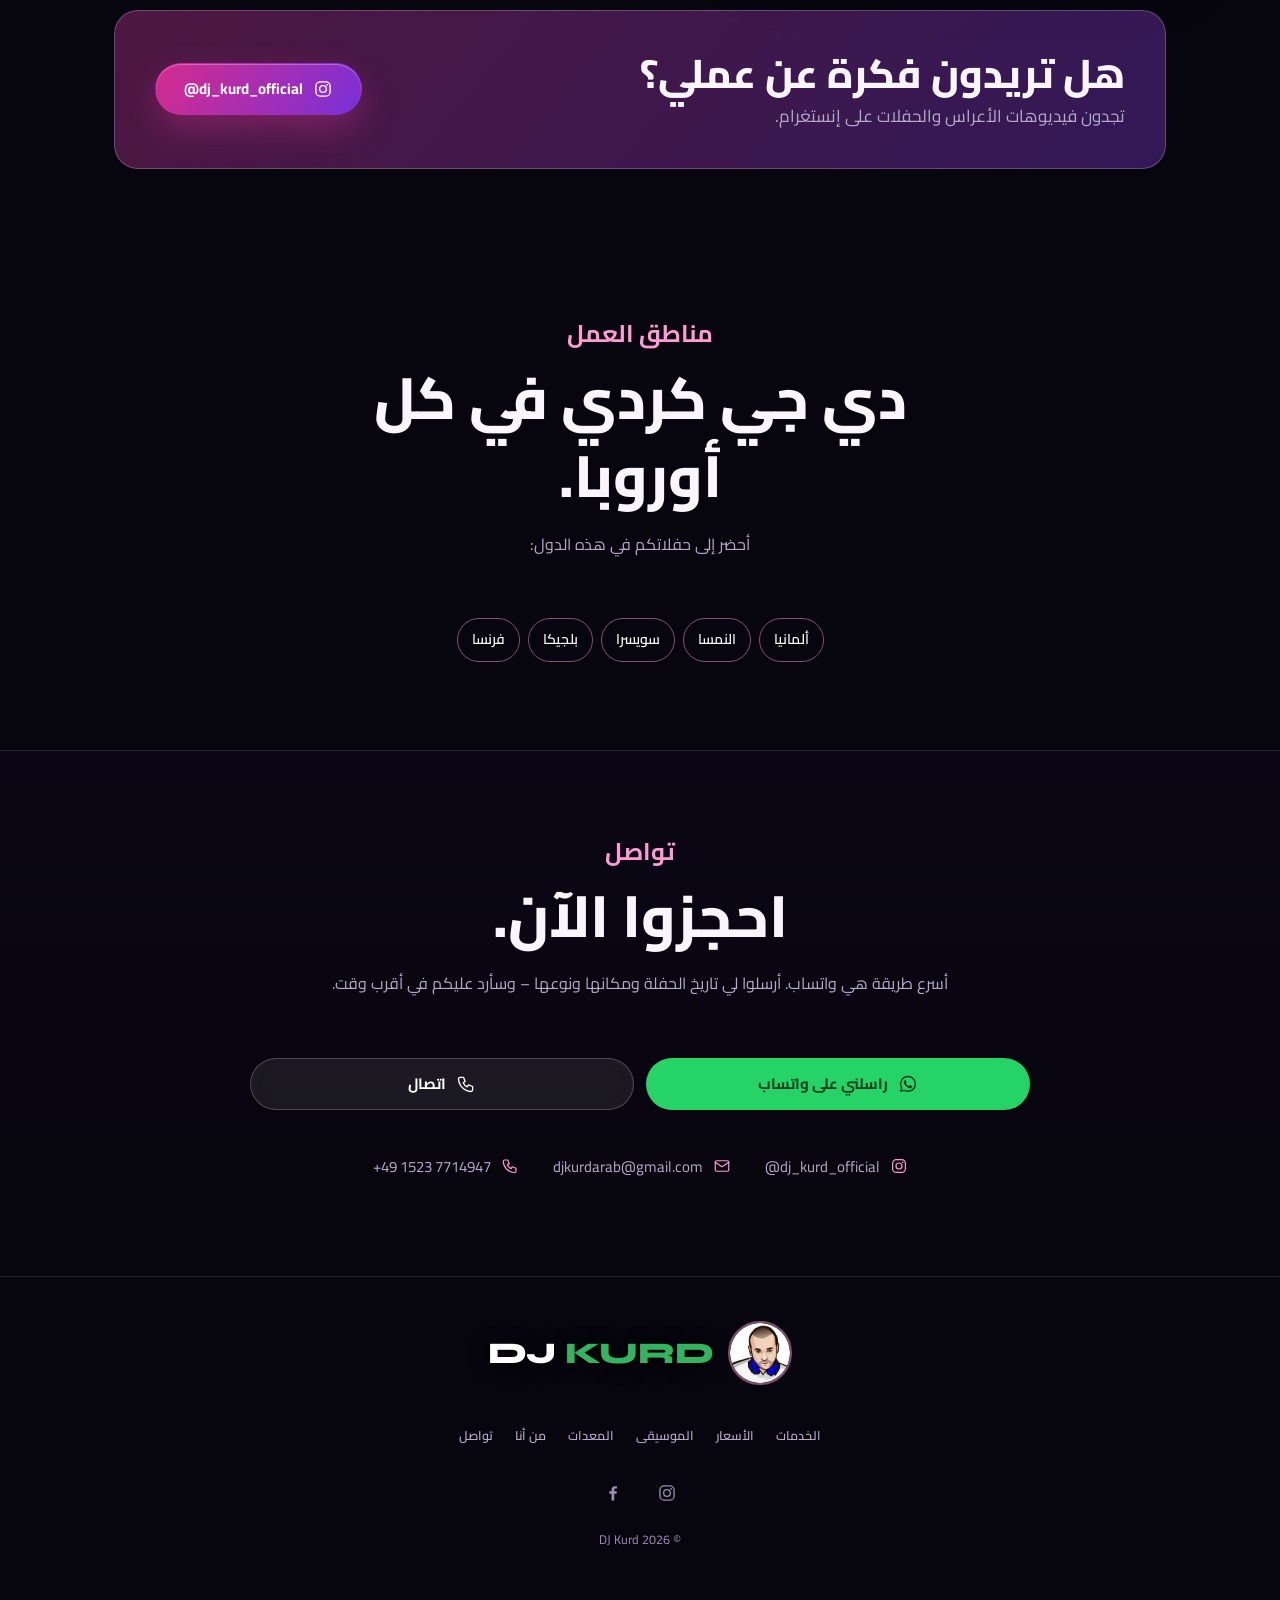
==== commit 7ef2c939: "Einsatzgebiete: show countries only, no city list Co-Authored-By: Claude Opus 5 (1M context) <norepl" ====
--- a/ar/index.html
+++ b/ar/index.html
@@ -312,10 +312,10 @@
     <!--i18n:areas-->
     <div class="head">
       <h2 id="areas-h"><span class="script">مناطق العمل</span>دي جي كردي في كل أوروبا.</h2>
-      <p>أحضر إلى حفلتكم في ألمانيا والنمسا وسويسرا وبلجيكا وفرنسا، ومنها:</p>
+      <p>أحضر إلى حفلاتكم في هذه الدول:</p>
     </div>
     <ul class="city-list">
-      <li>برلين</li><li>هامبورغ</li><li>ميونخ</li><li>كولونيا</li><li>فرانكفورت</li><li>شتوتغارت</li><li>دوسلدورف</li><li>دورتموند</li><li>إيسن</li><li>لايبزيغ</li><li>بريمن</li><li>دريسدن</li><li>هانوفر</li><li>نورنبرغ</li><li>دويسبورغ</li><li class="country">النمسا</li><li class="country">سويسرا</li><li class="country">بلجيكا</li><li class="country">فرنسا</li>
+      <li class="country">ألمانيا</li><li class="country">النمسا</li><li class="country">سويسرا</li><li class="country">بلجيكا</li><li class="country">فرنسا</li>
     </ul>
     <!--/i18n:areas-->
   </div>
